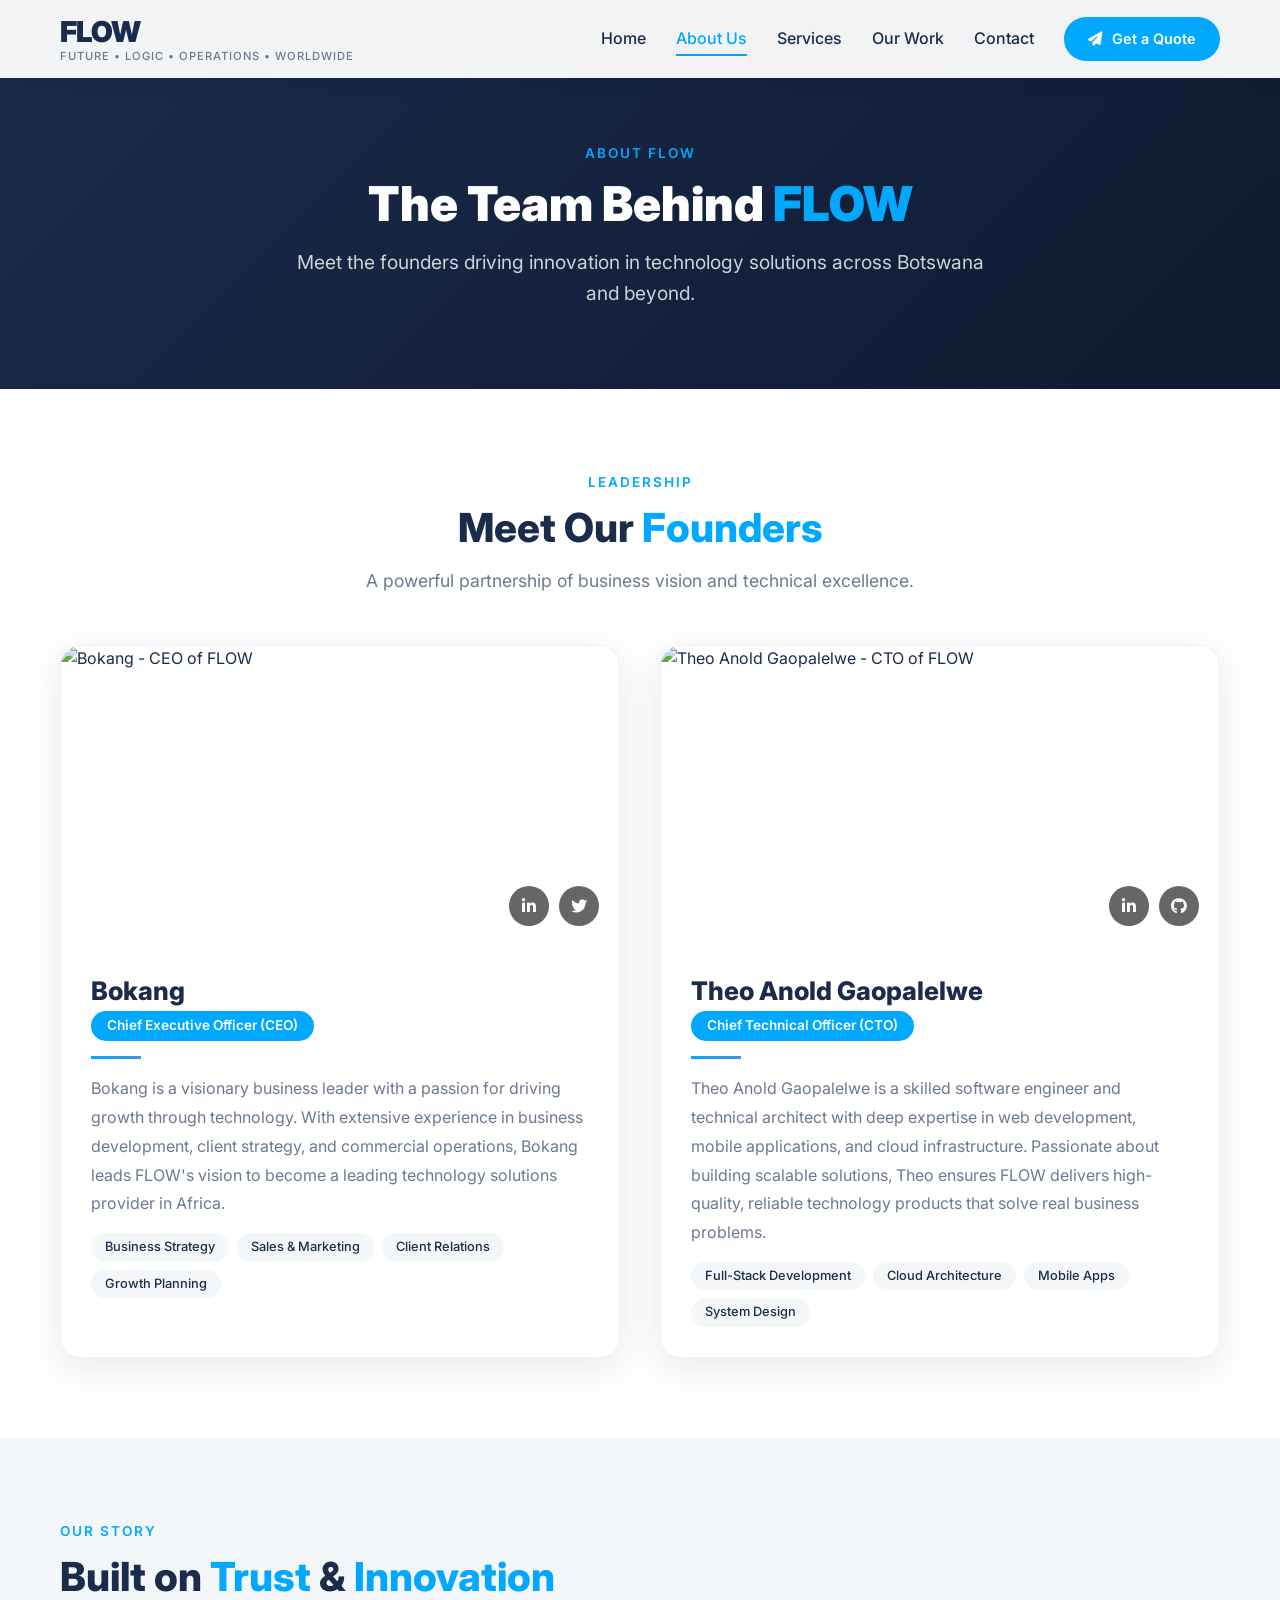
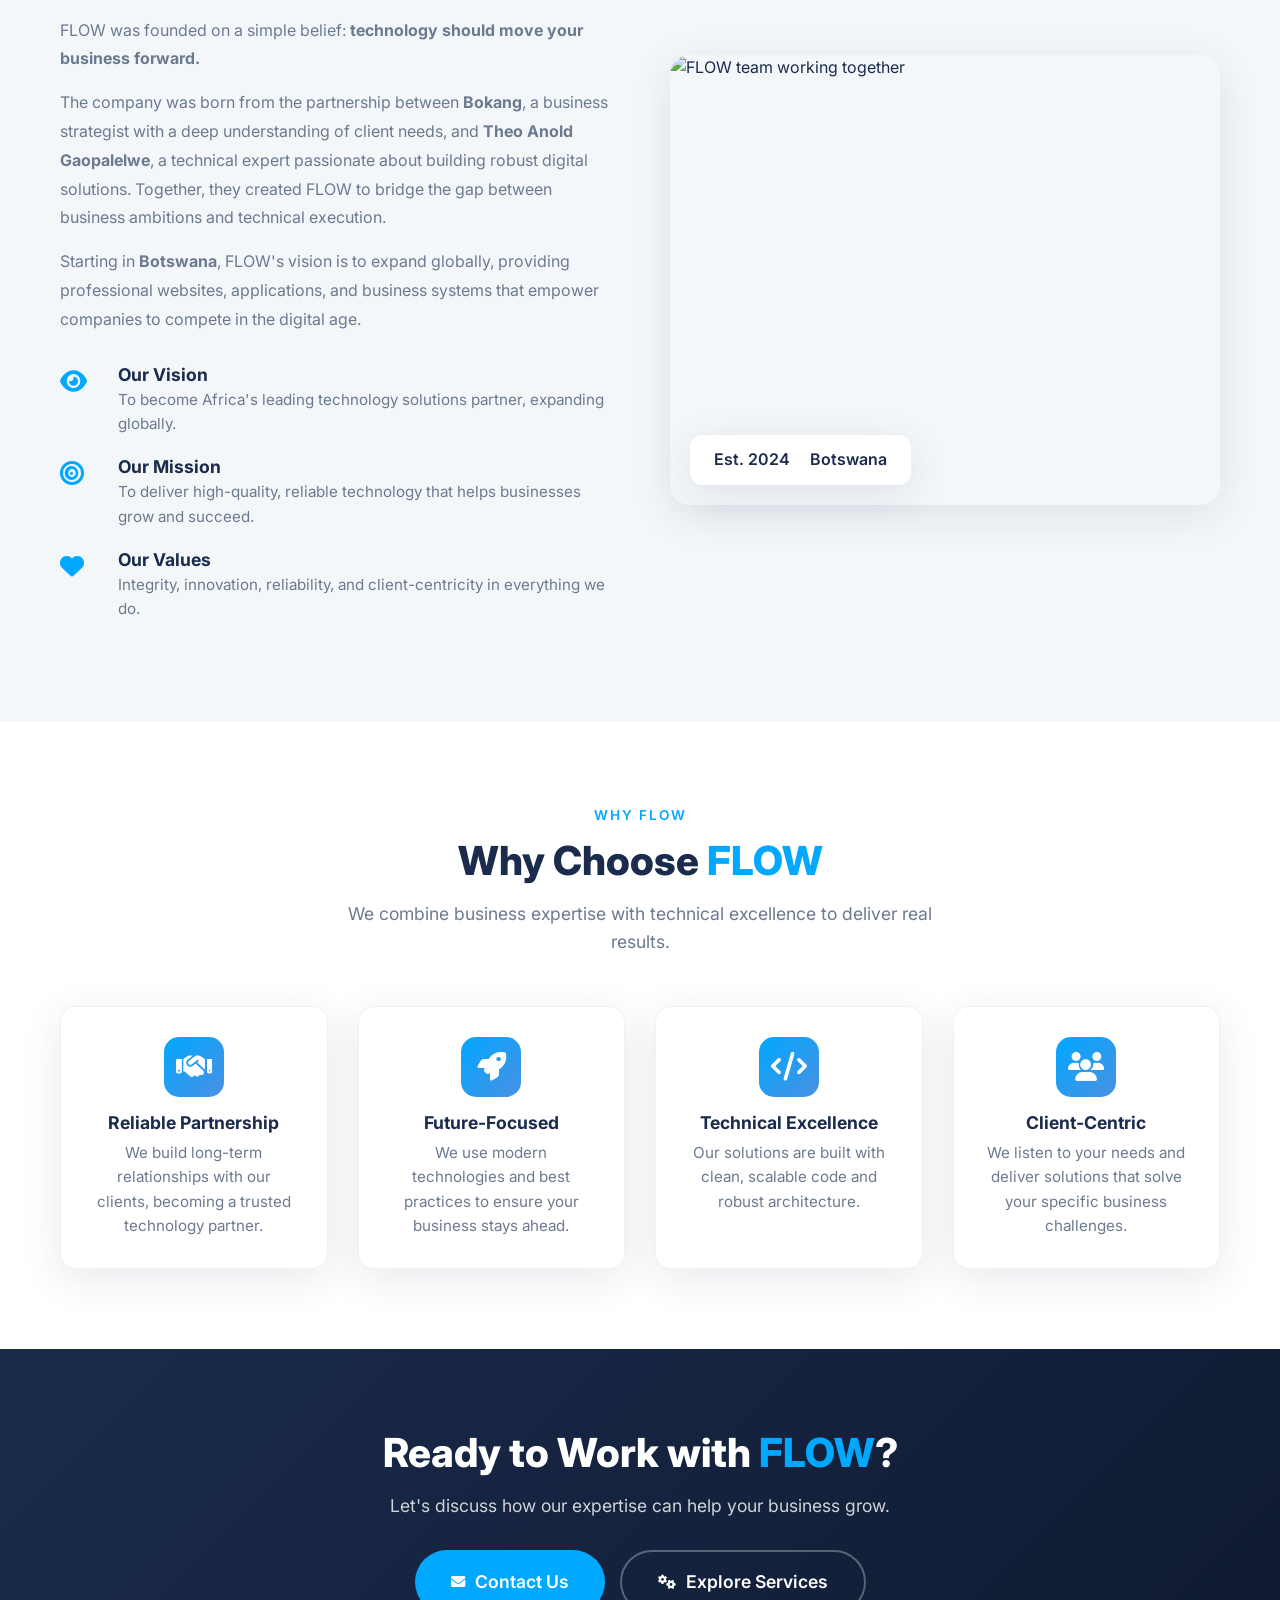
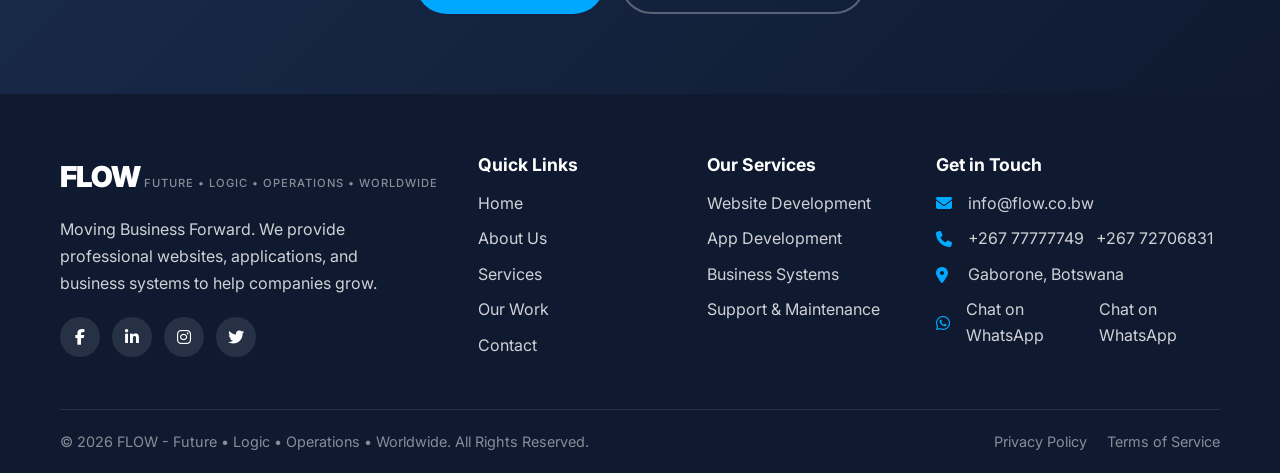
==== about.html @ f952e797 "Update about.html" ====
<!DOCTYPE html>
<html lang="en">
<head>
    <meta charset="UTF-8">
    <meta name="viewport" content="width=device-width, initial-scale=1.0">
    <title>About Us - FLOW | Future • Logic • Operations • Worldwide</title>
    
    <!-- SEO Meta Tags -->
    <meta name="description" content="Learn about FLOW - a technology solutions company founded by Bokang and Theo Anold Gaopalelwe. We build websites, apps, and business systems.">
    <meta name="keywords" content="about FLOW, technology company Botswana, Bokang, Theo Anold Gaopalelwe">
    <meta name="author" content="FLOW">
    
    <!-- Google Fonts -->
    <link href="https://fonts.googleapis.com/css2?family=Inter:wght@300;400;500;600;700;800;900&display=swap" rel="stylesheet">
    
    <!-- Font Awesome Icons -->
    <link rel="stylesheet" href="https://cdnjs.cloudflare.com/ajax/libs/font-awesome/6.4.0/css/all.min.css">
    
    <!-- Custom CSS -->
    <link rel="stylesheet" href="css/style.css">
</head>
<body>

    <!-- ============================================ -->
    <!-- HEADER - Consistent on All Pages              -->
    <!-- ============================================ -->
    <header class="header">
        <nav class="navbar" role="navigation" aria-label="Main Navigation">
            <div class="nav-container">
                <!-- Logo -->
                <div class="logo">
                    <a href="index.html" aria-label="FLOW Home">
                        <span class="logo-text">FLOW</span>
                        <span class="logo-tagline">Future • Logic • Operations • Worldwide</span>
                    </a>
                </div>

                <!-- Navigation Links -->
                <ul class="nav-menu" id="navMenu">
                    <li class="nav-item"><a href="index.html" class="nav-link">Home</a></li>
                    <li class="nav-item"><a href="about.html" class="nav-link active">About Us</a></li>
                    <li class="nav-item"><a href="services.html" class="nav-link">Services</a></li>
                    <li class="nav-item"><a href="portfolio.html" class="nav-link">Our Work</a></li>
                    <li class="nav-item"><a href="contact.html" class="nav-link">Contact</a></li>
                    <li class="nav-item">
                        <a href="contact.html" class="btn btn-primary nav-cta">
                            <i class="fas fa-paper-plane"></i> Get a Quote
                        </a>
                    </li>
                </ul>

                <!-- Hamburger Menu (Mobile) -->
                <div class="hamburger" id="hamburger" aria-label="Toggle Menu" role="button" tabindex="0">
                    <span class="bar"></span>
                    <span class="bar"></span>
                    <span class="bar"></span>
                </div>
            </div>
        </nav>
    </header>

    <main>
        <!-- ============================================ -->
        <!-- PAGE HERO / BANNER                            -->
        <!-- ============================================ -->
        <section class="page-hero">
            <div class="container">
                <div class="page-hero-content">
                    <span class="section-tag">About FLOW</span>
                    <h1 class="page-hero-title">The Team Behind <span class="highlight">FLOW</span></h1>
                    <p class="page-hero-subtitle">
                        Meet the founders driving innovation in technology solutions across Botswana and beyond.
                    </p>
                </div>
            </div>
        </section>

        <!-- ============================================ -->
        <!-- FOUNDERS SECTION                             -->
        <!-- ============================================ -->
        <section class="founders-section">
            <div class="container">
                <div class="section-header">
                    <span class="section-tag">Leadership</span>
                    <h2 class="section-title">Meet Our <span class="highlight">Founders</span></h2>
                    <p class="section-subtitle">
                        A powerful partnership of business vision and technical excellence.
                    </p>
                </div>

                <div class="founders-grid">
                    <!-- Founder 1: CEO Bokang -->
                    <div class="founder-card">
                        <div class="founder-image">
                            <img src="https://images.unsplash.com/photo-1560250097-0b93528c311a?ixlib=rb-4.0.3&auto=format&fit=crop&w=600&h=600&q=80" 
                                 alt="Bokang - CEO of FLOW" loading="lazy">
                            <div class="founder-social">
                                <a href="#" target="_blank" aria-label="LinkedIn"><i class="fab fa-linkedin-in"></i></a>
                                <a href="#" target="_blank" aria-label="Twitter"><i class="fab fa-twitter"></i></a>
                            </div>
                        </div>
                        <div class="founder-info">
                            <h3 class="founder-name">Bokang</h3>
                            <span class="founder-role">Chief Executive Officer (CEO)</span>
                            <div class="founder-divider"></div>
                            <p class="founder-bio">
                                Bokang is a visionary business leader with a passion for driving growth through technology. 
                                With extensive experience in business development, client strategy, and commercial operations, 
                                Bokang leads FLOW's vision to become a leading technology solutions provider in Africa.
                            </p>
                            <div class="founder-expertise">
                                <span class="expertise-tag">Business Strategy</span>
                                <span class="expertise-tag">Sales & Marketing</span>
                                <span class="expertise-tag">Client Relations</span>
                                <span class="expertise-tag">Growth Planning</span>
                            </div>
                        </div>
                    </div>

                    <!-- Founder 2: CTO Theo Anold Gaopalelwe -->
                    <div class="founder-card">
                        <div class="founder-image">
                            <img src="https://images.unsplash.com/photo-1507003211169-0a1dd7228f2d?ixlib=rb-4.0.3&auto=format&fit=crop&w=600&h=600&q=80" 
                                 alt="Theo Anold Gaopalelwe - CTO of FLOW" loading="lazy">
                            <div class="founder-social">
                                <a href="#" target="_blank" aria-label="LinkedIn"><i class="fab fa-linkedin-in"></i></a>
                                <a href="#" target="_blank" aria-label="GitHub"><i class="fab fa-github"></i></a>
                            </div>
                        </div>
                        <div class="founder-info">
                            <h3 class="founder-name">Theo Anold Gaopalelwe</h3>
                            <span class="founder-role">Chief Technical Officer (CTO)</span>
                            <div class="founder-divider"></div>
                            <p class="founder-bio">
                                Theo Anold Gaopalelwe is a skilled software engineer and technical architect with deep expertise 
                                in web development, mobile applications, and cloud infrastructure. Passionate about building 
                                scalable solutions, Theo ensures FLOW delivers high-quality, reliable technology products 
                                that solve real business problems.
                            </p>
                            <div class="founder-expertise">
                                <span class="expertise-tag">Full-Stack Development</span>
                                <span class="expertise-tag">Cloud Architecture</span>
                                <span class="expertise-tag">Mobile Apps</span>
                                <span class="expertise-tag">System Design</span>
                            </div>
                        </div>
                    </div>
                </div>
            </div>
        </section>

        <!-- ============================================ -->
        <!-- OUR STORY / VISION                           -->
        <!-- ============================================ -->
        <section class="story-section">
            <div class="container">
                <div class="story-grid">
                    <div class="story-content">
                        <span class="section-tag">Our Story</span>
                        <h2 class="section-title">Built on <span class="highlight">Trust</span> &amp; <span class="highlight">Innovation</span></h2>
                        <p class="story-description">
                            FLOW was founded on a simple belief: <strong>technology should move your business forward.</strong>
                        </p>
                        <p class="story-description">
                            The company was born from the partnership between <strong>Bokang</strong>, a business strategist with 
                            a deep understanding of client needs, and <strong>Theo Anold Gaopalelwe</strong>, a technical expert 
                            passionate about building robust digital solutions. Together, they created FLOW to bridge the gap 
                            between business ambitions and technical execution.
                        </p>
                        <p class="story-description">
                            Starting in <strong>Botswana</strong>, FLOW's vision is to expand globally, providing professional 
                            websites, applications, and business systems that empower companies to compete in the digital age.
                        </p>
                        <div class="story-values">
                            <div class="value-item">
                                <i class="fas fa-eye"></i>
                                <div>
                                    <h4>Our Vision</h4>
                                    <p>To become Africa's leading technology solutions partner, expanding globally.</p>
                                </div>
                            </div>
                            <div class="value-item">
                                <i class="fas fa-bullseye"></i>
                                <div>
                                    <h4>Our Mission</h4>
                                    <p>To deliver high-quality, reliable technology that helps businesses grow and succeed.</p>
                                </div>
                            </div>
                            <div class="value-item">
                                <i class="fas fa-heart"></i>
                                <div>
                                    <h4>Our Values</h4>
                                    <p>Integrity, innovation, reliability, and client-centricity in everything we do.</p>
                                </div>
                            </div>
                        </div>
                    </div>
                    <div class="story-image">
                        <img src="https://images.unsplash.com/photo-1522071820081-009f0129c71c?ixlib=rb-4.0.3&auto=format&fit=crop&w=1170&q=80" 
                             alt="FLOW team working together" loading="lazy">
                        <div class="story-image-badge">
                            <span>Est. 2024</span>
                            <span>Botswana</span>
                        </div>
                    </div>
                </div>
            </div>
        </section>

        <!-- ============================================ -->
        <!-- WHY CHOOSE FLOW                              -->
        <!-- ============================================ -->
        <section class="why-flow">
            <div class="container">
                <div class="section-header">
                    <span class="section-tag">Why FLOW</span>
                    <h2 class="section-title">Why Choose <span class="highlight">FLOW</span></h2>
                    <p class="section-subtitle">
                        We combine business expertise with technical excellence to deliver real results.
                    </p>
                </div>

                <div class="why-grid">
                    <div class="why-card">
                        <div class="why-icon">
                            <i class="fas fa-handshake"></i>
                        </div>
                        <h4>Reliable Partnership</h4>
                        <p>We build long-term relationships with our clients, becoming a trusted technology partner.</p>
                    </div>
                    <div class="why-card">
                        <div class="why-icon">
                            <i class="fas fa-rocket"></i>
                        </div>
                        <h4>Future-Focused</h4>
                        <p>We use modern technologies and best practices to ensure your business stays ahead.</p>
                    </div>
                    <div class="why-card">
                        <div class="why-icon">
                            <i class="fas fa-code"></i>
                        </div>
                        <h4>Technical Excellence</h4>
                        <p>Our solutions are built with clean, scalable code and robust architecture.</p>
                    </div>
                    <div class="why-card">
                        <div class="why-icon">
                            <i class="fas fa-users"></i>
                        </div>
                        <h4>Client-Centric</h4>
                        <p>We listen to your needs and deliver solutions that solve your specific business challenges.</p>
                    </div>
                </div>
            </div>
        </section>

        <!-- ============================================ -->
        <!-- CTA SECTION                                  -->
        <!-- ============================================ -->
        <section class="cta-section">
            <div class="container">
                <div class="cta-content">
                    <h2 class="cta-title">Ready to Work with <span class="highlight">FLOW</span>?</h2>
                    <p class="cta-description">
                        Let's discuss how our expertise can help your business grow.
                    </p>
                    <div class="cta-buttons">
                        <a href="contact.html" class="btn btn-primary btn-large">
                            <i class="fas fa-envelope"></i> Contact Us
                        </a>
                        <a href="services.html" class="btn btn-secondary btn-large">
                            <i class="fas fa-cogs"></i> Explore Services
                        </a>
                    </div>
                </div>
            </div>
        </section>
    </main>

    <!-- ============================================ -->
    <!-- FOOTER                                       -->
    <!-- ============================================ -->
    <footer class="footer">
        <div class="container">
            <div class="footer-grid">
                <!-- Column 1: Brand -->
                <div class="footer-brand">
                    <div class="footer-logo">
                        <span class="logo-text">FLOW</span>
                        <span class="logo-tagline">Future • Logic • Operations • Worldwide</span>
                    </div>
                    <p class="footer-description">
                        Moving Business Forward. We provide professional websites, 
                        applications, and business systems to help companies grow.
                    </p>
                    <div class="footer-social">
                        <a href="#" aria-label="Facebook" target="_blank"><i class="fab fa-facebook-f"></i></a>
                        <a href="#" aria-label="LinkedIn" target="_blank"><i class="fab fa-linkedin-in"></i></a>
                        <a href="#" aria-label="Instagram" target="_blank"><i class="fab fa-instagram"></i></a>
                        <a href="#" aria-label="Twitter" target="_blank"><i class="fab fa-twitter"></i></a>
                    </div>
                </div>

                <!-- Column 2: Quick Links -->
                <div class="footer-links">
                    <h4>Quick Links</h4>
                    <ul>
                        <li><a href="index.html">Home</a></li>
                        <li><a href="about.html">About Us</a></li>
                        <li><a href="services.html">Services</a></li>
                        <li><a href="portfolio.html">Our Work</a></li>
                        <li><a href="contact.html">Contact</a></li>
                    </ul>
                </div>

                <!-- Column 3: Services -->
                <div class="footer-links">
                    <h4>Our Services</h4>
                    <ul>
                        <li><a href="services.html">Website Development</a></li>
                        <li><a href="services.html">App Development</a></li>
                        <li><a href="services.html">Business Systems</a></li>
                        <li><a href="services.html">Support & Maintenance</a></li>
                    </ul>
                </div>

                <!-- Column 4: Contact -->
                <div class="footer-contact">
                    <h4>Get in Touch</h4>
                    <ul>
                        <li>
                            <i class="fas fa-envelope"></i>
                            <a href="mailto:info@flow.co.bw">info@flow.co.bw</a>
                        </li>
                        <li>
                            <i class="fas fa-phone"></i>
                            <a href="tel:+26777777749">+267 77777749</a>
                            <a href="tel:+26772706831">+267 72706831</a>
                        </li>
                        <li>
                            <i class="fas fa-map-marker-alt"></i>
                            <span>Gaborone, Botswana</span>
                        </li>
                        <li>
                            <i class="fab fa-whatsapp"></i>
                            <a href="https://wa.me/26777777749">Chat on WhatsApp</a>
                            <a href="https://wa.me/26772706831">Chat on WhatsApp</a>
                        </li>
                    </ul>
                </div>
            </div>

            <div class="footer-bottom">
                <p>&copy; 2026 FLOW - Future • Logic • Operations • Worldwide. All Rights Reserved.</p>
                <div class="footer-bottom-links">
                    <a href="#">Privacy Policy</a>
                    <a href="#">Terms of Service</a>
                </div>
            </div>
        </div>
    </footer>

    <!-- ============================================ -->
    <!-- JavaScript                                   -->
    <!-- ============================================ -->
    <script src="js/script.js"></script>
</body>
</html>
---- css/style.css ----
/* =============================================
   FLOW - Future • Logic • Operations • Worldwide
   Complete Stylesheet
   W3Schools Guidelines Compliant
   ============================================= */

/* ----- RESET & BASE ----- */
*,
*::before,
*::after {
    margin: 0;
    padding: 0;
    box-sizing: border-box;
}

html {
    scroll-behavior: smooth;
}

body {
    font-family: 'Inter', -apple-system, BlinkMacSystemFont, 'Segoe UI', Roboto, sans-serif;
    font-size: 16px;
    line-height: 1.6;
    color: #1A2B4C;
    background-color: #FFFFFF;
    overflow-x: hidden;
}

a {
    text-decoration: none;
    color: inherit;
}

ul {
    list-style: none;
}

img {
    max-width: 100%;
    height: auto;
    display: block;
}

.container {
    max-width: 1200px;
    margin: 0 auto;
    padding: 0 20px;
}

/* ----- COLOR VARIABLES ----- */
:root {
    --primary: #1A2B4C;
    --primary-dark: #0F1A30;
    --secondary: #00A8FF;
    --secondary-dark: #0088CC;
    --accent: #4A90E2;
    --white: #FFFFFF;
    --light-gray: #F4F7F9;
    --gray: #6B7A8F;
    --dark-gray: #2C3E50;
    --success: #28A745;
    --shadow: 0 10px 40px rgba(26, 43, 76, 0.10);
    --shadow-hover: 0 20px 60px rgba(26, 43, 76, 0.15);
    --transition: all 0.3s ease;
}

/* ----- TYPOGRAPHY ----- */
h1,
h2,
h3,
h4,
h5,
h6 {
    font-weight: 700;
    line-height: 1.2;
    color: var(--primary);
}

.highlight {
    color: var(--secondary);
}

.section-tag {
    display: inline-block;
    font-size: 0.85rem;
    font-weight: 600;
    text-transform: uppercase;
    letter-spacing: 2px;
    color: var(--secondary);
    margin-bottom: 10px;
}

.section-title {
    font-size: 2.5rem;
    font-weight: 800;
    margin-bottom: 15px;
}

.section-subtitle {
    font-size: 1.1rem;
    color: var(--gray);
    max-width: 600px;
    margin: 0 auto;
}

.section-header {
    text-align: center;
    margin-bottom: 50px;
}

.text-center {
    text-align: center;
}

.mt-4 {
    margin-top: 30px;
}

/* ----- BUTTONS ----- */
.btn {
    display: inline-flex;
    align-items: center;
    gap: 10px;
    padding: 12px 28px;
    font-family: 'Inter', sans-serif;
    font-size: 1rem;
    font-weight: 600;
    border: none;
    border-radius: 50px;
    cursor: pointer;
    transition: var(--transition);
    text-align: center;
}

.btn-primary {
    background-color: var(--secondary);
    color: var(--white);
}

.btn-primary:hover {
    background-color: var(--secondary-dark);
    transform: translateY(-2px);
    box-shadow: 0 10px 30px rgba(0, 168, 255, 0.3);
}

.btn-secondary {
    background-color: var(--white);
    color: var(--primary);
    border: 2px solid var(--primary);
}

.btn-secondary:hover {
    background-color: var(--primary);
    color: var(--white);
    transform: translateY(-2px);
    box-shadow: 0 10px 30px rgba(26, 43, 76, 0.15);
}

.btn-large {
    padding: 16px 36px;
    font-size: 1.1rem;
}

.btn .fa-solid,
.btn .fas {
    font-size: 0.9rem;
}

/* =============================================
   HEADER / NAVIGATION
   ============================================= */
.header {
    position: fixed;
    top: 0;
    left: 0;
    width: 100%;
    background-color: rgba(255, 255, 255, 0.95);
    backdrop-filter: blur(10px);
    z-index: 1000;
    box-shadow: 0 2px 20px rgba(0, 0, 0, 0.08);
    transition: var(--transition);
}

.header.scrolled {
    box-shadow: 0 4px 30px rgba(0, 0, 0, 0.12);
}

.navbar {
    padding: 15px 0;
}

.nav-container {
    display: flex;
    justify-content: space-between;
    align-items: center;
    max-width: 1200px;
    margin: 0 auto;
    padding: 0 20px;
}

/* Logo */
.logo a {
    display: flex;
    flex-direction: column;
    line-height: 1.2;
}

.logo-text {
    font-size: 1.8rem;
    font-weight: 900;
    color: var(--primary);
    letter-spacing: -1px;
}

.logo-text:hover {
    color: var(--secondary);
    transition: var(--transition);
}

.logo-tagline {
    font-size: 0.7rem;
    font-weight: 500;
    color: var(--gray);
    letter-spacing: 1px;
    text-transform: uppercase;
}

/* Navigation Menu */
.nav-menu {
    display: flex;
    align-items: center;
    gap: 30px;
}

.nav-item {
    list-style: none;
}

.nav-link {
    font-weight: 500;
    color: var(--primary);
    padding: 8px 0;
    position: relative;
    transition: var(--transition);
}

.nav-link::after {
    content: '';
    position: absolute;
    bottom: 0;
    left: 0;
    width: 0;
    height: 2px;
    background-color: var(--secondary);
    transition: var(--transition);
}

.nav-link:hover::after,
.nav-link.active::after {
    width: 100%;
}

.nav-link:hover {
    color: var(--secondary);
}

.nav-link.active {
    color: var(--secondary);
}

.nav-cta {
    padding: 10px 24px;
    font-size: 0.9rem;
}

/* Hamburger Menu */
.hamburger {
    display: none;
    flex-direction: column;
    cursor: pointer;
    gap: 5px;
    padding: 5px;
}

.bar {
    display: block;
    width: 28px;
    height: 3px;
    background-color: var(--primary);
    border-radius: 3px;
    transition: var(--transition);
}

.hamburger.active .bar:nth-child(1) {
    transform: translateY(8px) rotate(45deg);
}

.hamburger.active .bar:nth-child(2) {
    opacity: 0;
}

.hamburger.active .bar:nth-child(3) {
    transform: translateY(-8px) rotate(-45deg);
}

/* =============================================
   HERO SECTION
   ============================================= */
.hero {
    position: relative;
    min-height: 100vh;
    display: flex;
    align-items: center;
    background-color: var(--primary);
    padding-top: 80px;
    overflow: hidden;
}

.hero-overlay {
    position: absolute;
    top: 0;
    left: 0;
    width: 100%;
    height: 100%;
    background: linear-gradient(135deg, rgba(26, 43, 76, 0.95) 0%, rgba(0, 168, 255, 0.15) 100%);
    z-index: 1;
}

.hero-content {
    position: relative;
    z-index: 2;
    width: 100%;
    padding: 60px 0;
}

.hero-grid {
    display: grid;
    grid-template-columns: 1fr 1fr;
    gap: 60px;
    align-items: center;
}

.hero-text {
    color: var(--white);
}

.hero-badge {
    display: inline-block;
    background-color: rgba(0, 168, 255, 0.2);
    color: var(--secondary);
    padding: 6px 18px;
    border-radius: 50px;
    font-size: 0.85rem;
    font-weight: 600;
    margin-bottom: 20px;
    border: 1px solid rgba(0, 168, 255, 0.2);
}

.hero-title {
    font-size: 3.5rem;
    font-weight: 900;
    color: var(--white);
    margin-bottom: 20px;
    line-height: 1.1;
}

.hero-title .highlight {
    color: var(--secondary);
}

.hero-subtitle {
    font-size: 1.2rem;
    color: rgba(255, 255, 255, 0.8);
    max-width: 500px;
    margin-bottom: 30px;
    line-height: 1.7;
}

.hero-buttons {
    display: flex;
    gap: 15px;
    flex-wrap: wrap;
    margin-bottom: 40px;
}

.hero-buttons .btn-primary:hover {
    background-color: var(--white);
    color: var(--primary);
}

.hero-buttons .btn-secondary {
    border-color: rgba(255, 255, 255, 0.3);
    color: var(--white);
    background: transparent;
}

.hero-buttons .btn-secondary:hover {
    background-color: var(--white);
    color: var(--primary);
    border-color: var(--white);
}

.hero-stats {
    display: flex;
    gap: 40px;
}

.stat-item {
    display: flex;
    flex-direction: column;
}

.stat-number {
    font-size: 2rem;
    font-weight: 800;
    color: var(--secondary);
}

.stat-label {
    font-size: 0.9rem;
    color: rgba(255, 255, 255, 0.7);
}

.hero-image img {
    width: 100%;
    border-radius: 20px;
    box-shadow: 0 20px 60px rgba(0, 0, 0, 0.3);
    object-fit: cover;
    height: 450px;
}

/* =============================================
   SERVICES OVERVIEW
   ============================================= */
.services-overview {
    padding: 100px 0;
    background-color: var(--white);
}

.services-grid {
    display: grid;
    grid-template-columns: repeat(3, 1fr);
    gap: 30px;
}

.service-card {
    background-color: var(--white);
    padding: 40px 30px;
    border-radius: 20px;
    box-shadow: var(--shadow);
    transition: var(--transition);
    border: 1px solid rgba(0, 0, 0, 0.05);
}

.service-card:hover {
    transform: translateY(-10px);
    box-shadow: var(--shadow-hover);
}

.service-icon {
    width: 60px;
    height: 60px;
    background: linear-gradient(135deg, var(--secondary), var(--accent));
    border-radius: 15px;
    display: flex;
    align-items: center;
    justify-content: center;
    margin-bottom: 20px;
}

.service-icon i {
    font-size: 1.8rem;
    color: var(--white);
}

.service-title {
    font-size: 1.4rem;
    font-weight: 700;
    margin-bottom: 12px;
}

.service-description {
    color: var(--gray);
    margin-bottom: 20px;
    line-height: 1.7;
}

.service-features {
    margin-bottom: 20px;
}

.service-features li {
    display: flex;
    align-items: center;
    gap: 10px;
    padding: 6px 0;
    color: var(--dark-gray);
    font-size: 0.95rem;
}

.service-features li i {
    color: var(--secondary);
    font-size: 1rem;
}

.service-link {
    font-weight: 600;
    color: var(--secondary);
    transition: var(--transition);
}

.service-link:hover {
    color: var(--secondary-dark);
}

.service-link i {
    transition: var(--transition);
}

.service-link:hover i {
    transform: translateX(5px);
}

/* =============================================
   PORTFOLIO TEASER
   ============================================= */
.portfolio-teaser {
    padding: 100px 0;
    background-color: var(--light-gray);
}

.portfolio-grid {
    display: grid;
    grid-template-columns: repeat(4, 1fr);
    gap: 25px;
}

.portfolio-item {
    position: relative;
    border-radius: 15px;
    overflow: hidden;
    cursor: pointer;
}

.portfolio-item img {
    width: 100%;
    height: 250px;
    object-fit: cover;
    transition: var(--transition);
}

.portfolio-item:hover img {
    transform: scale(1.05);
}

.portfolio-overlay {
    position: absolute;
    bottom: 0;
    left: 0;
    right: 0;
    padding: 20px;
    background: linear-gradient(transparent, rgba(26, 43, 76, 0.9));
    color: var(--white);
    transform: translateY(20px);
    opacity: 0;
    transition: var(--transition);
}

.portfolio-item:hover .portfolio-overlay {
    transform: translateY(0);
    opacity: 1;
}

.portfolio-overlay h4 {
    color: var(--white);
    font-size: 1.1rem;
    margin-bottom: 5px;
}

.portfolio-overlay p {
    font-size: 0.9rem;
    opacity: 0.8;
    margin-bottom: 10px;
}

.portfolio-tag {
    display: inline-block;
    background-color: var(--secondary);
    padding: 3px 12px;
    border-radius: 50px;
    font-size: 0.75rem;
    font-weight: 600;
    color: var(--white);
}

/* =============================================
   PARTNERSHIP SECTION
   ============================================= */
.partnership {
    padding: 100px 0;
    background-color: var(--white);
}

.partnership-grid {
    display: grid;
    grid-template-columns: 1fr 1fr;
    gap: 60px;
    align-items: center;
}

.partnership-image img {
    border-radius: 20px;
    box-shadow: var(--shadow);
    width: 100%;
    height: 400px;
    object-fit: cover;
}

.partnership-description {
    color: var(--gray);
    font-size: 1.1rem;
    margin-bottom: 30px;
    line-height: 1.8;
}

.partnership-features {
    display: flex;
    flex-direction: column;
    gap: 20px;
}

.pf-item {
    display: flex;
    gap: 18px;
    align-items: flex-start;
}

.pf-item i {
    font-size: 1.5rem;
    color: var(--secondary);
    margin-top: 5px;
    width: 40px;
    flex-shrink: 0;
}

.pf-item h4 {
    font-size: 1.1rem;
    margin-bottom: 5px;
}

.pf-item p {
    color: var(--gray);
    font-size: 0.95rem;
}

/* =============================================
   CTA SECTION
   ============================================= */
.cta-section {
    padding: 80px 0;
    background: linear-gradient(135deg, var(--primary), var(--primary-dark));
    text-align: center;
}

.cta-content {
    max-width: 700px;
    margin: 0 auto;
}

.cta-title {
    font-size: 2.5rem;
    font-weight: 800;
    color: var(--white);
    margin-bottom: 15px;
}

.cta-title .highlight {
    color: var(--secondary);
}

.cta-description {
    color: rgba(255, 255, 255, 0.8);
    font-size: 1.1rem;
    margin-bottom: 30px;
}

.cta-buttons {
    display: flex;
    gap: 15px;
    justify-content: center;
    flex-wrap: wrap;
}

.cta-buttons .btn-primary {
    background-color: var(--secondary);
    color: var(--white);
}

.cta-buttons .btn-primary:hover {
    background-color: var(--white);
    color: var(--primary);
}

.cta-buttons .btn-secondary {
    border-color: rgba(255, 255, 255, 0.3);
    color: var(--white);
    background: transparent;
}

.cta-buttons .btn-secondary:hover {
    background-color: var(--white);
    color: var(--primary);
    border-color: var(--white);
}

/* =============================================
   FOOTER
   ============================================= */
.footer {
    background-color: var(--primary-dark);
    color: rgba(255, 255, 255, 0.8);
    padding: 60px 0 20px;
}

.footer-grid {
    display: grid;
    grid-template-columns: 2fr 1fr 1fr 1.5fr;
    gap: 40px;
    padding-bottom: 40px;
    border-bottom: 1px solid rgba(255, 255, 255, 0.1);
}

.footer-brand .logo-text {
    color: var(--white);
    font-size: 1.8rem;
}

.footer-brand .logo-tagline {
    color: rgba(255, 255, 255, 0.5);
}

.footer-description {
    margin: 15px 0 20px;
    line-height: 1.7;
    max-width: 350px;
}

.footer-social {
    display: flex;
    gap: 12px;
}

.footer-social a {
    width: 40px;
    height: 40px;
    border-radius: 50%;
    background-color: rgba(255, 255, 255, 0.1);
    display: flex;
    align-items: center;
    justify-content: center;
    transition: var(--transition);
    color: var(--white);
}

.footer-social a:hover {
    background-color: var(--secondary);
    transform: translateY(-3px);
}

.footer-links h4,
.footer-contact h4 {
    color: var(--white);
    font-size: 1.1rem;
    margin-bottom: 15px;
}

.footer-links ul li,
.footer-contact ul li {
    margin-bottom: 10px;
}

.footer-links ul li a,
.footer-contact ul li a {
    transition: var(--transition);
}

.footer-links ul li a:hover,
.footer-contact ul li a:hover {
    color: var(--secondary);
}

.footer-contact ul li {
    display: flex;
    align-items: center;
    gap: 12px;
}

.footer-contact ul li i {
    width: 20px;
    color: var(--secondary);
}

.footer-bottom {
    display: flex;
    justify-content: space-between;
    align-items: center;
    padding-top: 20px;
    font-size: 0.9rem;
    color: rgba(255, 255, 255, 0.5);
}

.footer-bottom-links {
    display: flex;
    gap: 20px;
}

.footer-bottom-links a:hover {
    color: var(--secondary);
}

/* =============================================
   RESPONSIVE DESIGN - W3Schools Compliant
   ============================================= */

/* Tablets & Small Laptops */
@media screen and (max-width: 992px) {
    .hero-grid {
        grid-template-columns: 1fr;
        text-align: center;
    }

    .hero-text {
        order: 2;
    }

    .hero-image {
        order: 1;
    }

    .hero-image img {
        height: 300px;
    }

    .hero-subtitle {
        margin: 0 auto 30px;
    }

    .hero-buttons {
        justify-content: center;
    }

    .hero-stats {
        justify-content: center;
    }

    .services-grid {
        grid-template-columns: repeat(2, 1fr);
    }

    .portfolio-grid {
        grid-template-columns: repeat(2, 1fr);
    }

    .partnership-grid {
        grid-template-columns: 1fr;
        text-align: center;
    }

    .partnership-features {
        align-items: center;
    }

    .pf-item {
        text-align: left;
    }

    .footer-grid {
        grid-template-columns: repeat(2, 1fr);
    }
}

/* Mobile Phones */
@media screen and (max-width: 768px) {
    .hamburger {
        display: flex;
    }

    .nav-menu {
        position: fixed;
        top: 70px;
        left: -100%;
        width: 100%;
        height: calc(100vh - 70px);
        background-color: var(--white);
        flex-direction: column;
        padding: 40px 20px;
        gap: 20px;
        transition: var(--transition);
        box-shadow: 0 20px 40px rgba(0, 0, 0, 0.1);
        overflow-y: auto;
    }

    .nav-menu.active {
        left: 0;
    }

    .nav-item {
        width: 100%;
        text-align: center;
    }

    .nav-link {
        font-size: 1.2rem;
        display: block;
        padding: 12px;
    }

    .nav-cta {
        width: 100%;
        justify-content: center;
    }

    .hero-title {
        font-size: 2.2rem;
    }

    .hero-image img {
        height: 220px;
    }

    .hero-stats {
        flex-direction: column;
        gap: 15px;
        align-items: center;
    }

    .services-grid {
        grid-template-columns: 1fr;
    }

    .portfolio-grid {
        grid-template-columns: 1fr;
    }

    .section-title {
        font-size: 1.8rem;
    }

    .footer-grid {
        grid-template-columns: 1fr;
        text-align: center;
    }

    .footer-social {
        justify-content: center;
    }

    .footer-contact ul li {
        justify-content: center;
    }

    .footer-bottom {
        flex-direction: column;
        gap: 10px;
        text-align: center;
    }

    .cta-title {
        font-size: 1.8rem;
    }

    .cta-buttons {
        flex-direction: column;
        align-items: center;
    }

    .cta-buttons .btn {
        width: 100%;
        justify-content: center;
    }
}

/* Small Mobile */
@media screen and (max-width: 480px) {
    .hero-title {
        font-size: 1.8rem;
    }

    .hero-buttons .btn {
        width: 100%;
        justify-content: center;
    }

    .service-card {
        padding: 30px 20px;
    }

    .container {
        padding: 0 15px;
    }
}
/* =============================================
   ADDITIONAL STYLES FOR ALL PAGES
   ============================================= */

/* ----- PAGE HERO ----- */
.page-hero {
    padding: 140px 0 80px;
    background: linear-gradient(135deg, var(--primary), var(--primary-dark));
    text-align: center;
    color: var(--white);
}

.page-hero-content {
    max-width: 700px;
    margin: 0 auto;
}

.page-hero-title {
    font-size: 3rem;
    font-weight: 900;
    color: var(--white);
    margin-bottom: 15px;
}

.page-hero-title .highlight {
    color: var(--secondary);
}

.page-hero-subtitle {
    font-size: 1.2rem;
    color: rgba(255, 255, 255, 0.8);
}

.page-hero .section-tag {
    color: var(--secondary);
}

/* ----- FOUNDERS SECTION ----- */
.founders-section {
    padding: 80px 0;
    background-color: var(--white);
}

.founders-grid {
    display: grid;
    grid-template-columns: repeat(2, 1fr);
    gap: 40px;
}

.founder-card {
    background-color: var(--white);
    border-radius: 20px;
    overflow: hidden;
    box-shadow: var(--shadow);
    transition: var(--transition);
    border: 1px solid rgba(0, 0, 0, 0.05);
}

.founder-card:hover {
    transform: translateY(-5px);
    box-shadow: var(--shadow-hover);
}

.founder-image {
    position: relative;
    height: 300px;
    overflow: hidden;
}

.founder-image img {
    width: 100%;
    height: 100%;
    object-fit: cover;
}

.founder-social {
    position: absolute;
    bottom: 20px;
    right: 20px;
    display: flex;
    gap: 10px;
}

.founder-social a {
    width: 40px;
    height: 40px;
    border-radius: 50%;
    background-color: rgba(0, 0, 0, 0.6);
    color: var(--white);
    display: flex;
    align-items: center;
    justify-content: center;
    transition: var(--transition);
}

.founder-social a:hover {
    background-color: var(--secondary);
    transform: translateY(-3px);
}

.founder-info {
    padding: 30px;
}

.founder-name {
    font-size: 1.6rem;
    font-weight: 800;
    color: var(--primary);
}

.founder-role {
    display: inline-block;
    background-color: var(--secondary);
    color: var(--white);
    padding: 4px 16px;
    border-radius: 50px;
    font-size: 0.85rem;
    font-weight: 600;
    margin-top: 5px;
}

.founder-divider {
    width: 50px;
    height: 3px;
    background: linear-gradient(90deg, var(--secondary), var(--accent));
    margin: 15px 0;
}

.founder-bio {
    color: var(--gray);
    line-height: 1.8;
    margin-bottom: 15px;
}

.founder-expertise {
    display: flex;
    flex-wrap: wrap;
    gap: 8px;
}

.expertise-tag {
    background-color: var(--light-gray);
    color: var(--primary);
    padding: 4px 14px;
    border-radius: 50px;
    font-size: 0.8rem;
    font-weight: 500;
}

/* ----- STORY SECTION ----- */
.story-section {
    padding: 80px 0;
    background-color: var(--light-gray);
}

.story-grid {
    display: grid;
    grid-template-columns: 1fr 1fr;
    gap: 60px;
    align-items: center;
}

.story-description {
    color: var(--gray);
    line-height: 1.8;
    margin-bottom: 15px;
}

.story-values {
    margin-top: 30px;
}

.value-item {
    display: flex;
    gap: 18px;
    margin-bottom: 20px;
}

.value-item i {
    font-size: 1.5rem;
    color: var(--secondary);
    width: 40px;
    flex-shrink: 0;
    margin-top: 5px;
}

.value-item h4 {
    font-size: 1.1rem;
    margin-bottom: 3px;
}

.value-item p {
    color: var(--gray);
    font-size: 0.95rem;
}

.story-image {
    position: relative;
}

.story-image img {
    width: 100%;
    border-radius: 20px;
    box-shadow: var(--shadow);
    height: 450px;
    object-fit: cover;
}

.story-image-badge {
    position: absolute;
    bottom: 20px;
    left: 20px;
    background: var(--white);
    padding: 12px 24px;
    border-radius: 12px;
    box-shadow: var(--shadow);
    display: flex;
    gap: 20px;
}

.story-image-badge span {
    font-weight: 600;
    color: var(--primary);
}

/* ----- WHY FLOW / WHY CHOOSE ----- */
.why-flow,
.why-choose {
    padding: 80px 0;
    background-color: var(--white);
}

.why-grid,
.why-choose-grid {
    display: grid;
    grid-template-columns: repeat(4, 1fr);
    gap: 30px;
}

.why-card,
.wc-item {
    background-color: var(--white);
    padding: 30px;
    border-radius: 16px;
    border: 1px solid rgba(0, 0, 0, 0.05);
    box-shadow: var(--shadow);
    transition: var(--transition);
    text-align: center;
}

.why-card:hover,
.wc-item:hover {
    transform: translateY(-5px);
    box-shadow: var(--shadow-hover);
}

.why-icon {
    width: 60px;
    height: 60px;
    background: linear-gradient(135deg, var(--secondary), var(--accent));
    border-radius: 15px;
    display: flex;
    align-items: center;
    justify-content: center;
    margin: 0 auto 15px;
}

.why-icon i {
    font-size: 1.8rem;
    color: var(--white);
}

.why-card h4,
.wc-item h4 {
    font-size: 1.1rem;
    margin-bottom: 8px;
}

.why-card p,
.wc-item p {
    color: var(--gray);
    font-size: 0.95rem;
    line-height: 1.6;
}

.wc-number {
    font-size: 2.5rem;
    font-weight: 900;
    color: rgba(0, 168, 255, 0.15);
    margin-bottom: 10px;
}

/* ----- SERVICE DETAIL ----- */
.services-full {
    padding: 60px 0;
}

.service-detail {
    padding: 60px 0;
    border-bottom: 1px solid var(--light-gray);
}

.service-detail:last-child {
    border-bottom: none;
}

.service-detail-grid {
    display: grid;
    grid-template-columns: 80px 1fr;
    gap: 40px;
    align-items: start;
}

.service-detail-grid.reverse {
    grid-template-columns: 1fr 80px;
}

.service-detail-icon {
    width: 80px;
    height: 80px;
    background: linear-gradient(135deg, var(--secondary), var(--accent));
    border-radius: 20px;
    display: flex;
    align-items: center;
    justify-content: center;
    flex-shrink: 0;
}

.service-detail-icon i {
    font-size: 2.5rem;
    color: var(--white);
}

.service-detail-tag {
    display: inline-block;
    font-size: 0.8rem;
    font-weight: 600;
    text-transform: uppercase;
    letter-spacing: 1px;
    color: var(--secondary);
    margin-bottom: 5px;
}

.service-detail-title {
    font-size: 2rem;
    font-weight: 800;
    margin-bottom: 15px;
}

.service-detail-description {
    color: var(--gray);
    line-height: 1.8;
    margin-bottom: 20px;
}

.service-detail-list {
    display: grid;
    grid-template-columns: 1fr 1fr;
    gap: 8px 20px;
    margin-bottom: 20px;
}

.service-detail-list li {
    display: flex;
    align-items: center;
    gap: 10px;
    font-size: 0.95rem;
    color: var(--dark-gray);
}

.service-detail-list li i {
    color: var(--secondary);
    font-size: 1rem;
}

.service-detail-pricing {
    background-color: var(--light-gray);
    padding: 15px 25px;
    border-radius: 12px;
    display: inline-block;
    margin-bottom: 20px;
}

.price-label {
    font-size: 0.85rem;
    color: var(--gray);
}

.price-amount {
    font-size: 1.8rem;
    font-weight: 800;
    color: var(--primary);
    margin-left: 10px;
}

/* ----- PORTFOLIO FILTER ----- */
.portfolio-filter {
    padding: 30px 0;
    background-color: var(--white);
}

.filter-buttons {
    display: flex;
    justify-content: center;
    gap: 12px;
    flex-wrap: wrap;
}

.filter-btn {
    padding: 10px 24px;
    border: 2px solid var(--light-gray);
    background: var(--white);
    border-radius: 50px;
    font-family: 'Inter', sans-serif;
    font-weight: 600;
    font-size: 0.9rem;
    color: var(--gray);
    cursor: pointer;
    transition: var(--transition);
}

.filter-btn:hover {
    border-color: var(--secondary);
    color: var(--secondary);
}

.filter-btn.active {
    background-color: var(--secondary);
    color: var(--white);
    border-color: var(--secondary);
}

.portfolio-grid-full {
    padding: 30px 0 80px;
}

.portfolio-item .portfolio-link {
    display: inline-block;
    margin-top: 10px;
    color: var(--white);
    font-weight: 600;
    transition: var(--transition);
}

.portfolio-item .portfolio-link:hover {
    color: var(--secondary);
}

/* ----- CONTACT PAGE ----- */
.contact-section {
    padding: 80px 0;
}

.contact-grid {
    display: grid;
    grid-template-columns: 2fr 1fr;
    gap: 50px;
}

.contact-form-wrapper {
    background-color: var(--white);
    padding: 50px;
    border-radius: 20px;
    box-shadow: var(--shadow);
}

.contact-form-title {
    font-size: 2rem;
    font-weight: 800;
    margin-bottom: 10px;
}

.contact-form-subtitle {
    color: var(--gray);
    margin-bottom: 30px;
}

.contact-form .form-group {
    margin-bottom: 20px;
}

.contact-form label {
    display: block;
    font-weight: 600;
    margin-bottom: 6px;
    font-size: 0.95rem;
}

.contact-form .required {
    color: #dc3545;
}

.contact-form input,
.contact-form select,
.contact-form textarea {
    width: 100%;
    padding: 12px 16px;
    border: 2px solid var(--light-gray);
    border-radius: 10px;
    font-family: 'Inter', sans-serif;
    font-size: 1rem;
    transition: var(--transition);
    background-color: var(--white);
}

.contact-form input:focus,
.contact-form select:focus,
.contact-form textarea:focus {
    border-color: var(--secondary);
    outline: none;
    box-shadow: 0 0 0 4px rgba(0, 168, 255, 0.1);
}

.contact-form textarea {
    resize: vertical;
}

.contact-info-wrapper {
    display: flex;
    flex-direction: column;
}

.contact-info-card {
    background-color: var(--primary);
    color: var(--white);
    padding: 40px;
    border-radius: 20px;
    position: sticky;
    top: 100px;
}

.contact-info-card h3 {
    color: var(--white);
    font-size: 1.4rem;
    margin-bottom: 25px;
}

.contact-info-item {
    display: flex;
    gap: 16px;
    margin-bottom: 20px;
}

.contact-info-icon {
    width: 44px;
    height: 44px;
    background-color: rgba(255, 255, 255, 0.1);
    border-radius: 12px;
    display: flex;
    align-items: center;
    justify-content: center;
    flex-shrink: 0;
}

.contact-info-icon i {
    font-size: 1.2rem;
    color: var(--secondary);
}

.contact-info-item h4 {
    color: rgba(255, 255, 255, 0.6);
    font-size: 0.85rem;
    font-weight: 500;
    margin-bottom: 2px;
}

.contact-info-item a,
.contact-info-item span {
    color: var(--white);
    font-size: 0.95rem;
}

.contact-info-item a:hover {
    color: var(--secondary);
}

.contact-info-item span {
    display: block;
}

.contact-social {
    margin-top: 25px;
    padding-top: 25px;
    border-top: 1px solid rgba(255, 255, 255, 0.1);
}

.contact-social h4 {
    color: rgba(255, 255, 255, 0.6);
    font-size: 0.9rem;
    margin-bottom: 10px;
}

.social-links {
    display: flex;
    gap: 10px;
}

.social-links a {
    width: 40px;
    height: 40px;
    border-radius: 50%;
    background-color: rgba(255, 255, 255, 0.1);
    display: flex;
    align-items: center;
    justify-content: center;
    color: var(--white);
    transition: var(--transition);
}

.social-links a:hover {
    background-color: var(--secondary);
    transform: translateY(-3px);
}

/* ----- MAP SECTION ----- */
.map-section {
    padding: 0 0 80px;
}

.map-wrapper {
    background-color: var(--white);
    padding: 40px;
    border-radius: 20px;
    box-shadow: var(--shadow);
}

.map-title {
    font-size: 1.4rem;
    text-align: center;
    margin-bottom: 20px;
}

.map-container {
    border-radius: 16px;
    overflow: hidden;
}

/* =============================================
   RESPONSIVE - ADDITIONS
   ============================================= */

@media screen and (max-width: 992px) {
    .founders-grid {
        grid-template-columns: 1fr;
        max-width: 600px;
        margin: 0 auto;
    }

    .story-grid {
        grid-template-columns: 1fr;
    }

    .why-grid,
    .why-choose-grid {
        grid-template-columns: repeat(2, 1fr);
    }

    .contact-grid {
        grid-template-columns: 1fr;
    }

    .service-detail-grid,
    .service-detail-grid.reverse {
        grid-template-columns: 1fr;
        text-align: center;
    }

    .service-detail-icon {
        margin: 0 auto;
    }

    .service-detail-list {
        grid-template-columns: 1fr;
        text-align: left;
        max-width: 400px;
        margin: 0 auto 20px;
    }

    .service-detail-pricing {
        display: block;
        text-align: center;
    }

    .page-hero-title {
        font-size: 2.2rem;
    }

    .founder-image {
        height: 250px;
    }
}

@media screen and (max-width: 768px) {
    .why-grid,
    .why-choose-grid {
        grid-template-columns: 1fr;
        max-width: 400px;
        margin: 0 auto;
    }

    .contact-form-wrapper {
        padding: 30px 20px;
    }

    .contact-info-card {
        padding: 30px 20px;
        position: static;
    }

    .page-hero {
        padding: 120px 0 60px;
    }

    .page-hero-title {
        font-size: 1.8rem;
    }

    .service-detail-title {
        font-size: 1.5rem;
    }

    .story-image img {
        height: 280px;
    }

    .story-image-badge {
        flex-direction: column;
        gap: 5px;
        padding: 10px 16px;
        font-size: 0.85rem;
    }

    .map-wrapper {
        padding: 20px;
    }
}

@media screen and (max-width: 480px) {
    .founder-image {
        height: 200px;
    }

    .founder-name {
        font-size: 1.3rem;
    }

    .service-detail-list li {
        font-size: 0.85rem;
    }

    .price-amount {
        font-size: 1.3rem;
    }
}
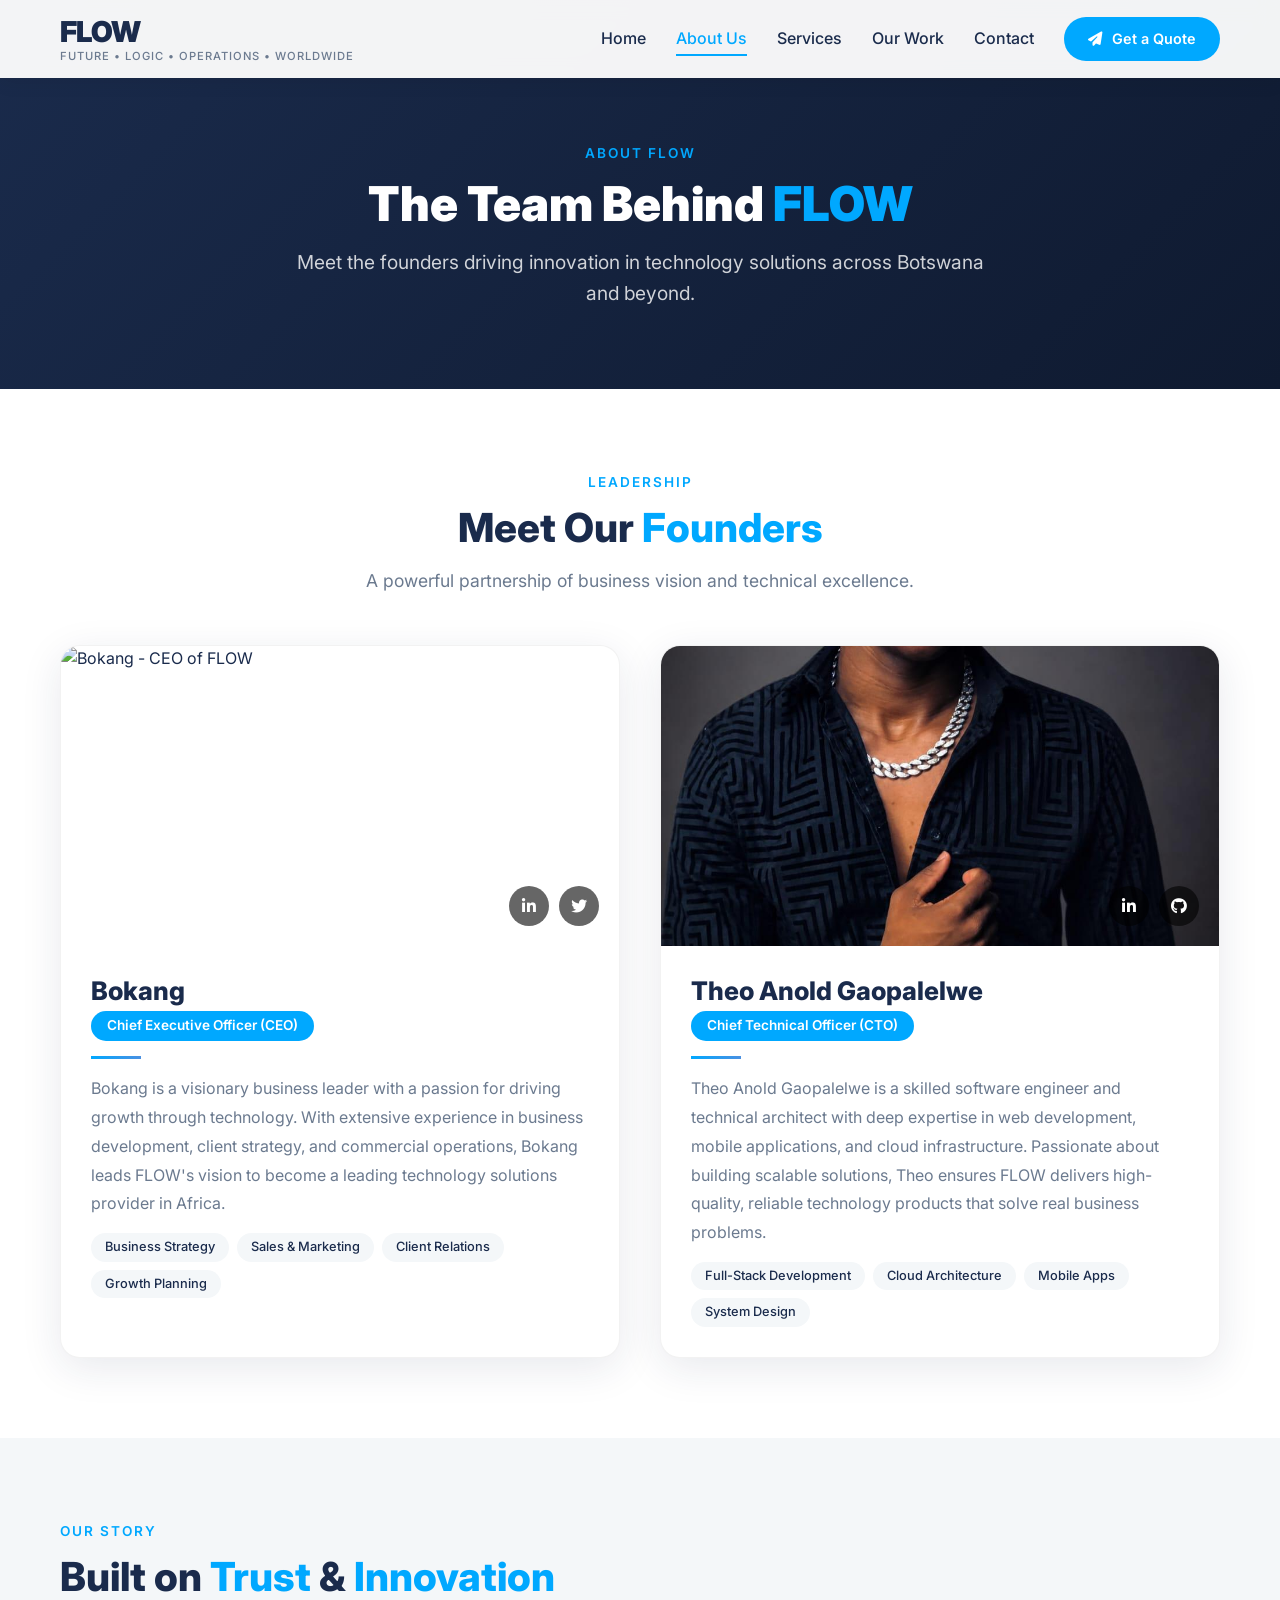
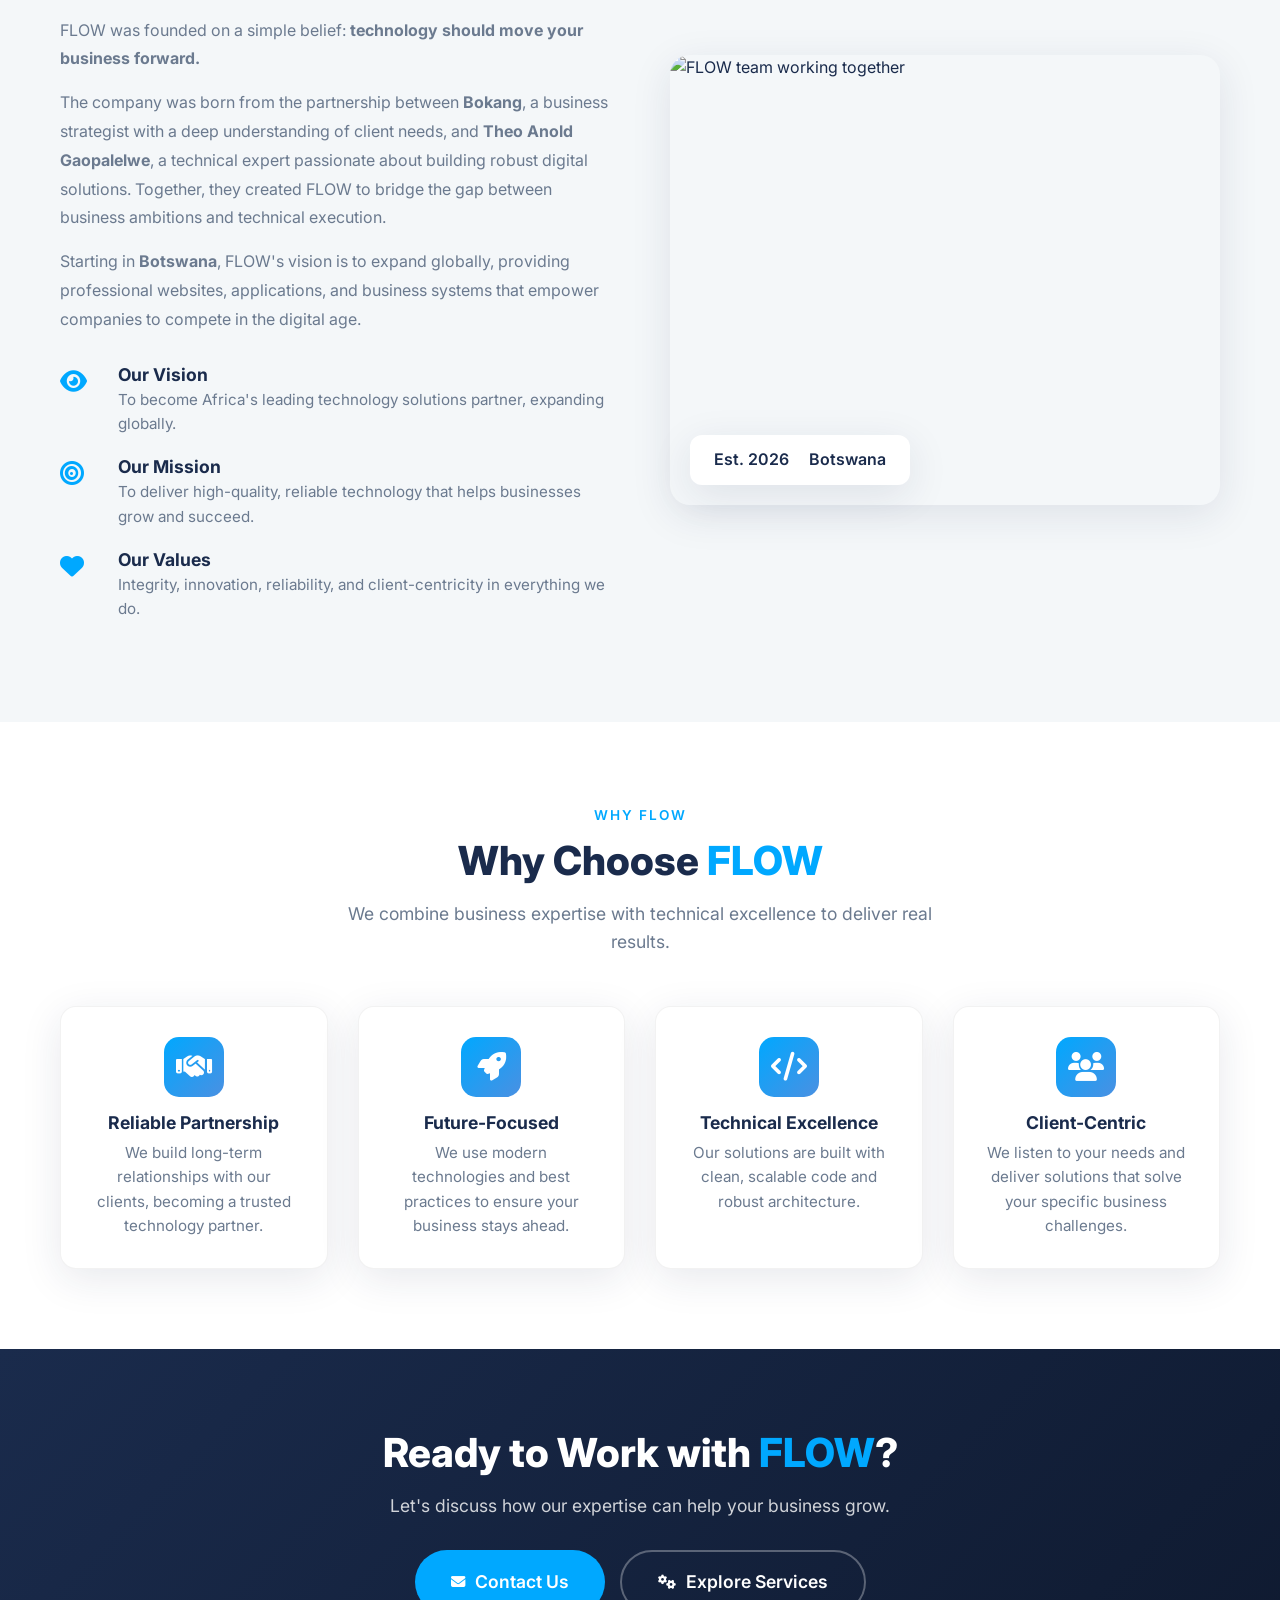
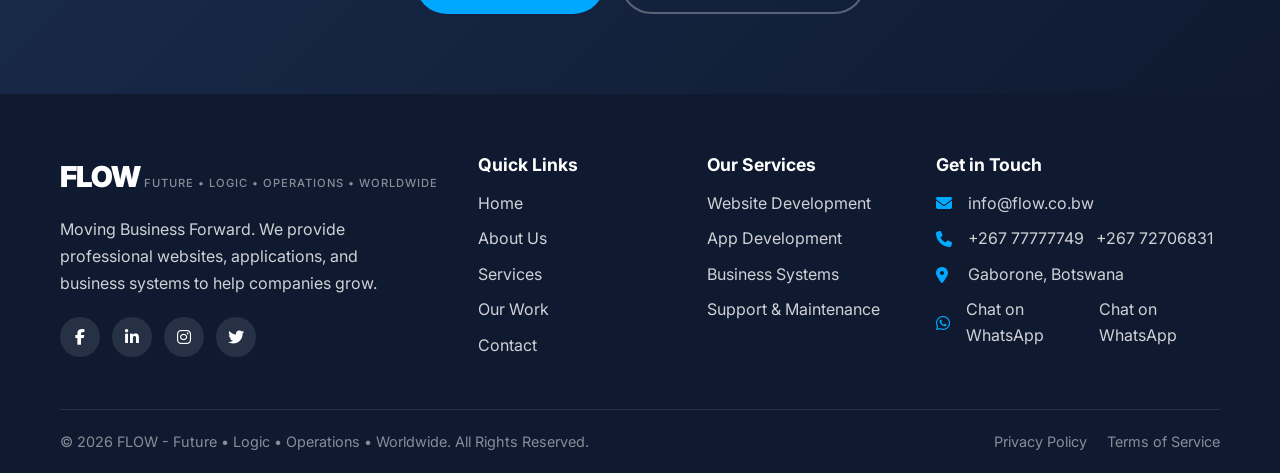
==== commit 343a0f17: "Update about.html" ====
--- a/about.html
+++ b/about.html
@@ -120,7 +120,7 @@
                     <!-- Founder 2: CTO Theo Anold Gaopalelwe -->
                     <div class="founder-card">
                         <div class="founder-image">
-                            <img src="https://images.unsplash.com/photo-1507003211169-0a1dd7228f2d?ixlib=rb-4.0.3&auto=format&fit=crop&w=600&h=600&q=80" 
+                            <img src="bokang" 
                                  alt="Theo Anold Gaopalelwe - CTO of FLOW" loading="lazy">
                             <div class="founder-social">
                                 <a href="#" target="_blank" aria-label="LinkedIn"><i class="fab fa-linkedin-in"></i></a>
@@ -199,7 +199,7 @@
                         <img src="https://images.unsplash.com/photo-1522071820081-009f0129c71c?ixlib=rb-4.0.3&auto=format&fit=crop&w=1170&q=80" 
                              alt="FLOW team working together" loading="lazy">
                         <div class="story-image-badge">
-                            <span>Est. 2024</span>
+                            <span>Est. 2026</span>
                             <span>Botswana</span>
                         </div>
                     </div>
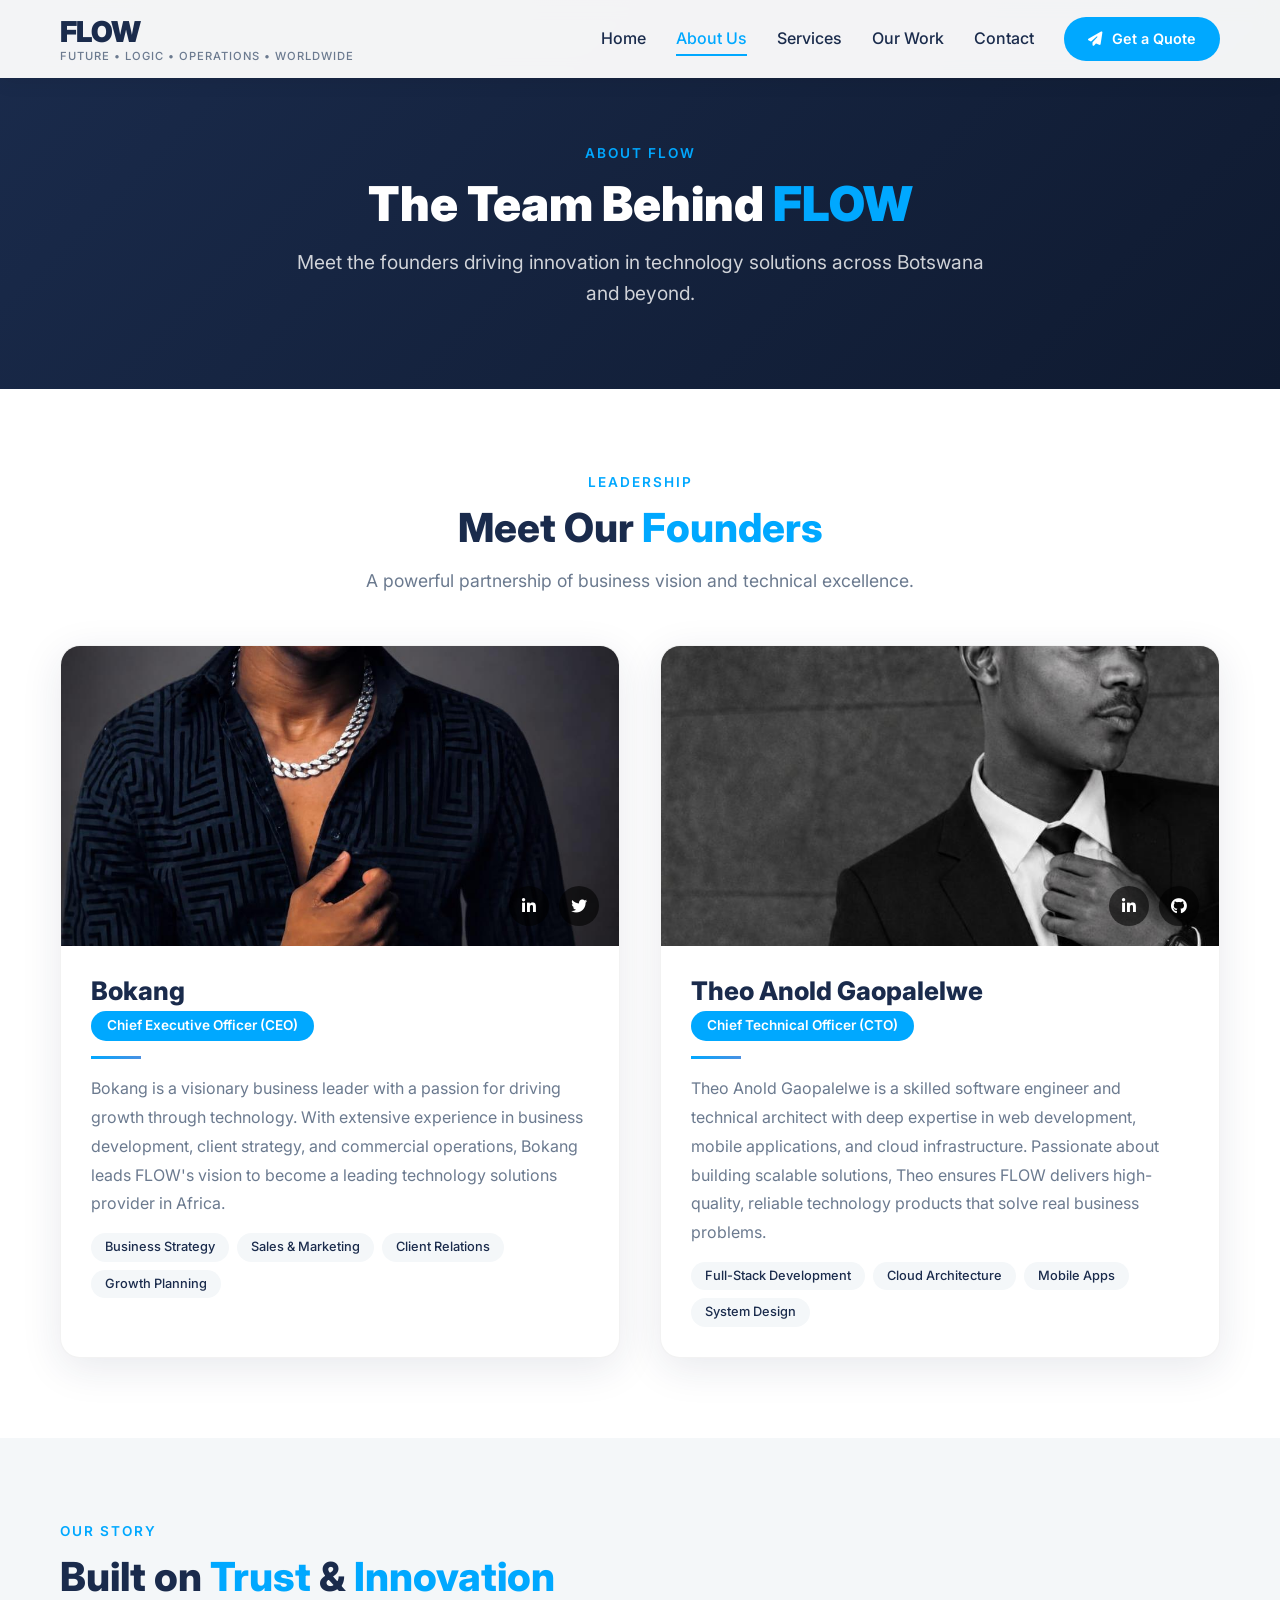
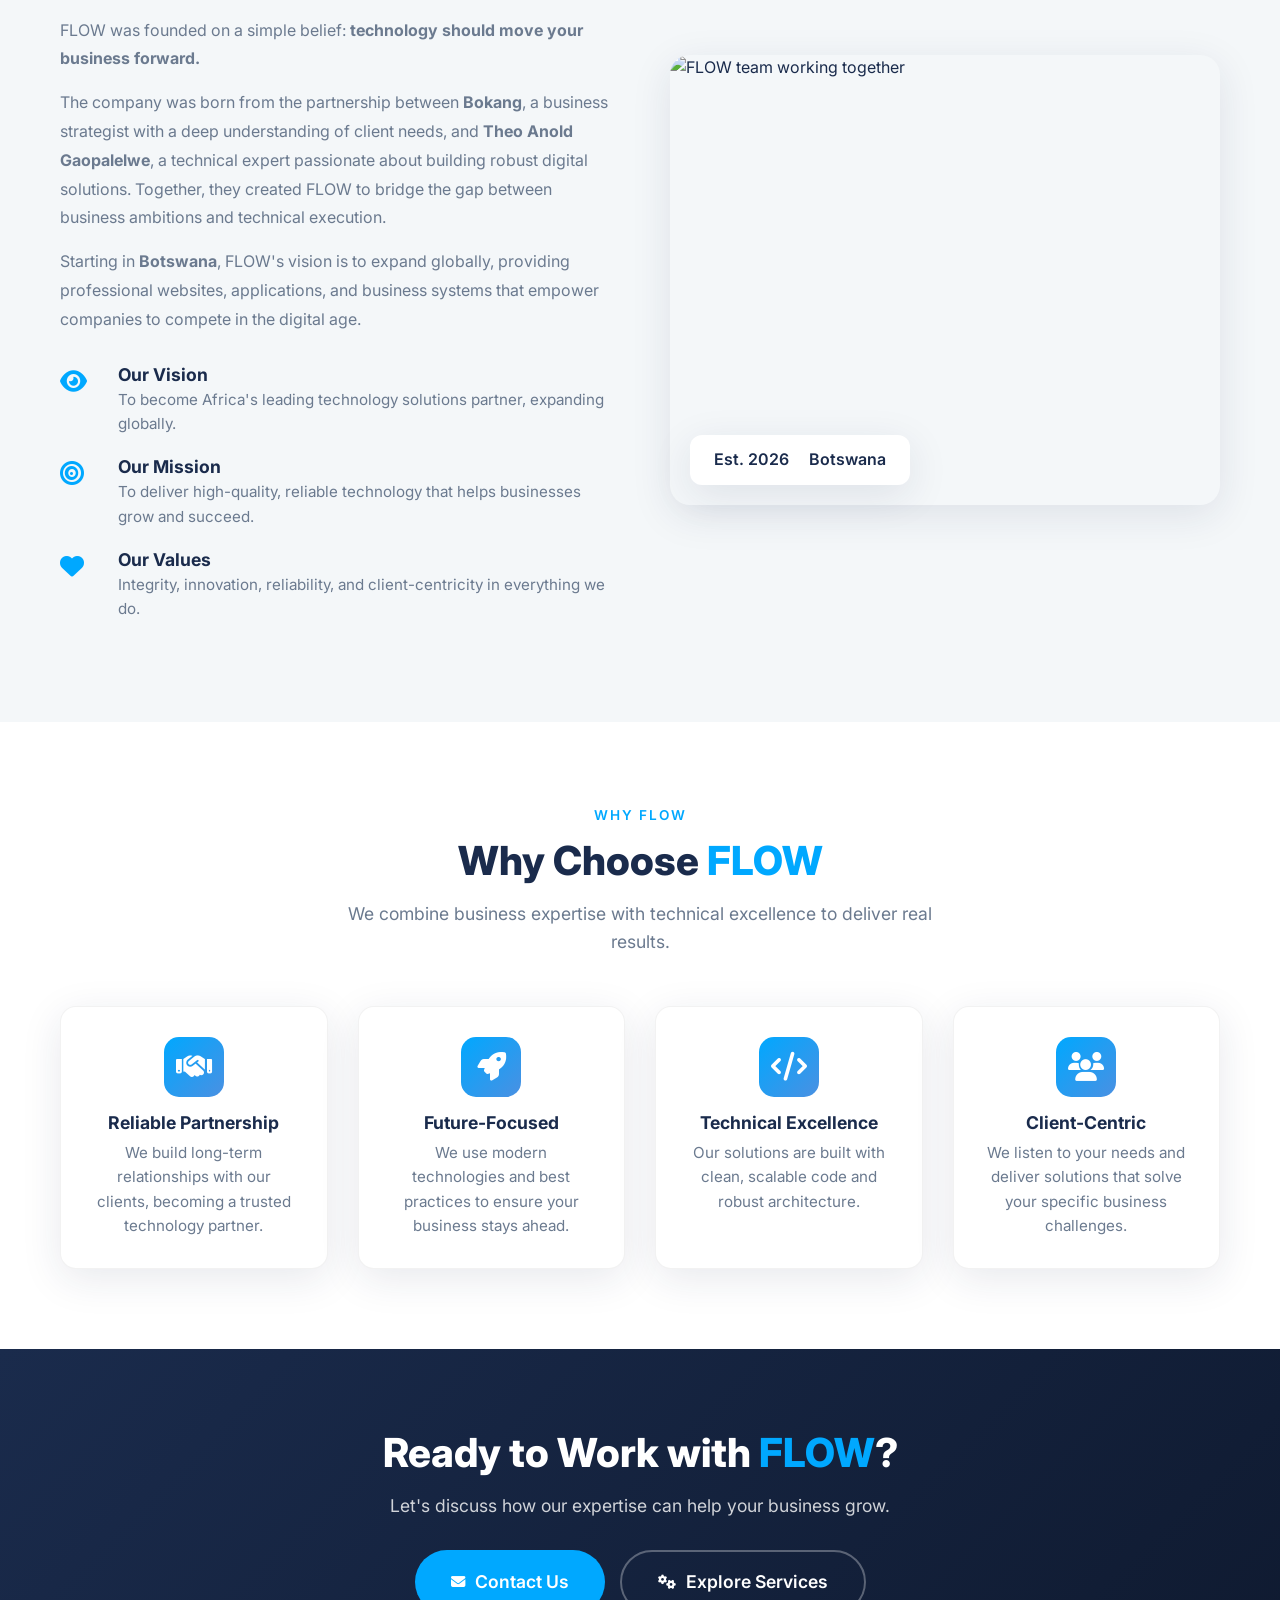
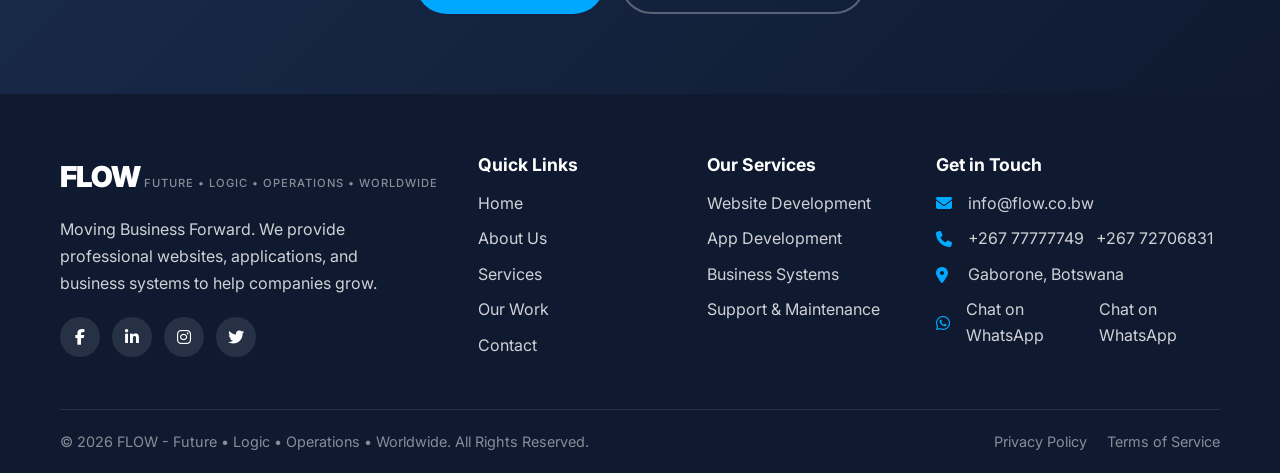
==== commit 6448d290: "Fix image sources for founders in about.html Updated image source URLs for founders in about.html." ====
--- a/about.html
+++ b/about.html
@@ -92,7 +92,7 @@
                     <!-- Founder 1: CEO Bokang -->
                     <div class="founder-card">
                         <div class="founder-image">
-                            <img src="https://images.unsplash.com/photo-1560250097-0b93528c311a?ixlib=rb-4.0.3&auto=format&fit=crop&w=600&h=600&q=80" 
+                            <img src="bokang" 
                                  alt="Bokang - CEO of FLOW" loading="lazy">
                             <div class="founder-social">
                                 <a href="#" target="_blank" aria-label="LinkedIn"><i class="fab fa-linkedin-in"></i></a>
@@ -120,7 +120,7 @@
                     <!-- Founder 2: CTO Theo Anold Gaopalelwe -->
                     <div class="founder-card">
                         <div class="founder-image">
-                            <img src="bokang" 
+                            <img src="theoanold" 
                                  alt="Theo Anold Gaopalelwe - CTO of FLOW" loading="lazy">
                             <div class="founder-social">
                                 <a href="#" target="_blank" aria-label="LinkedIn"><i class="fab fa-linkedin-in"></i></a>
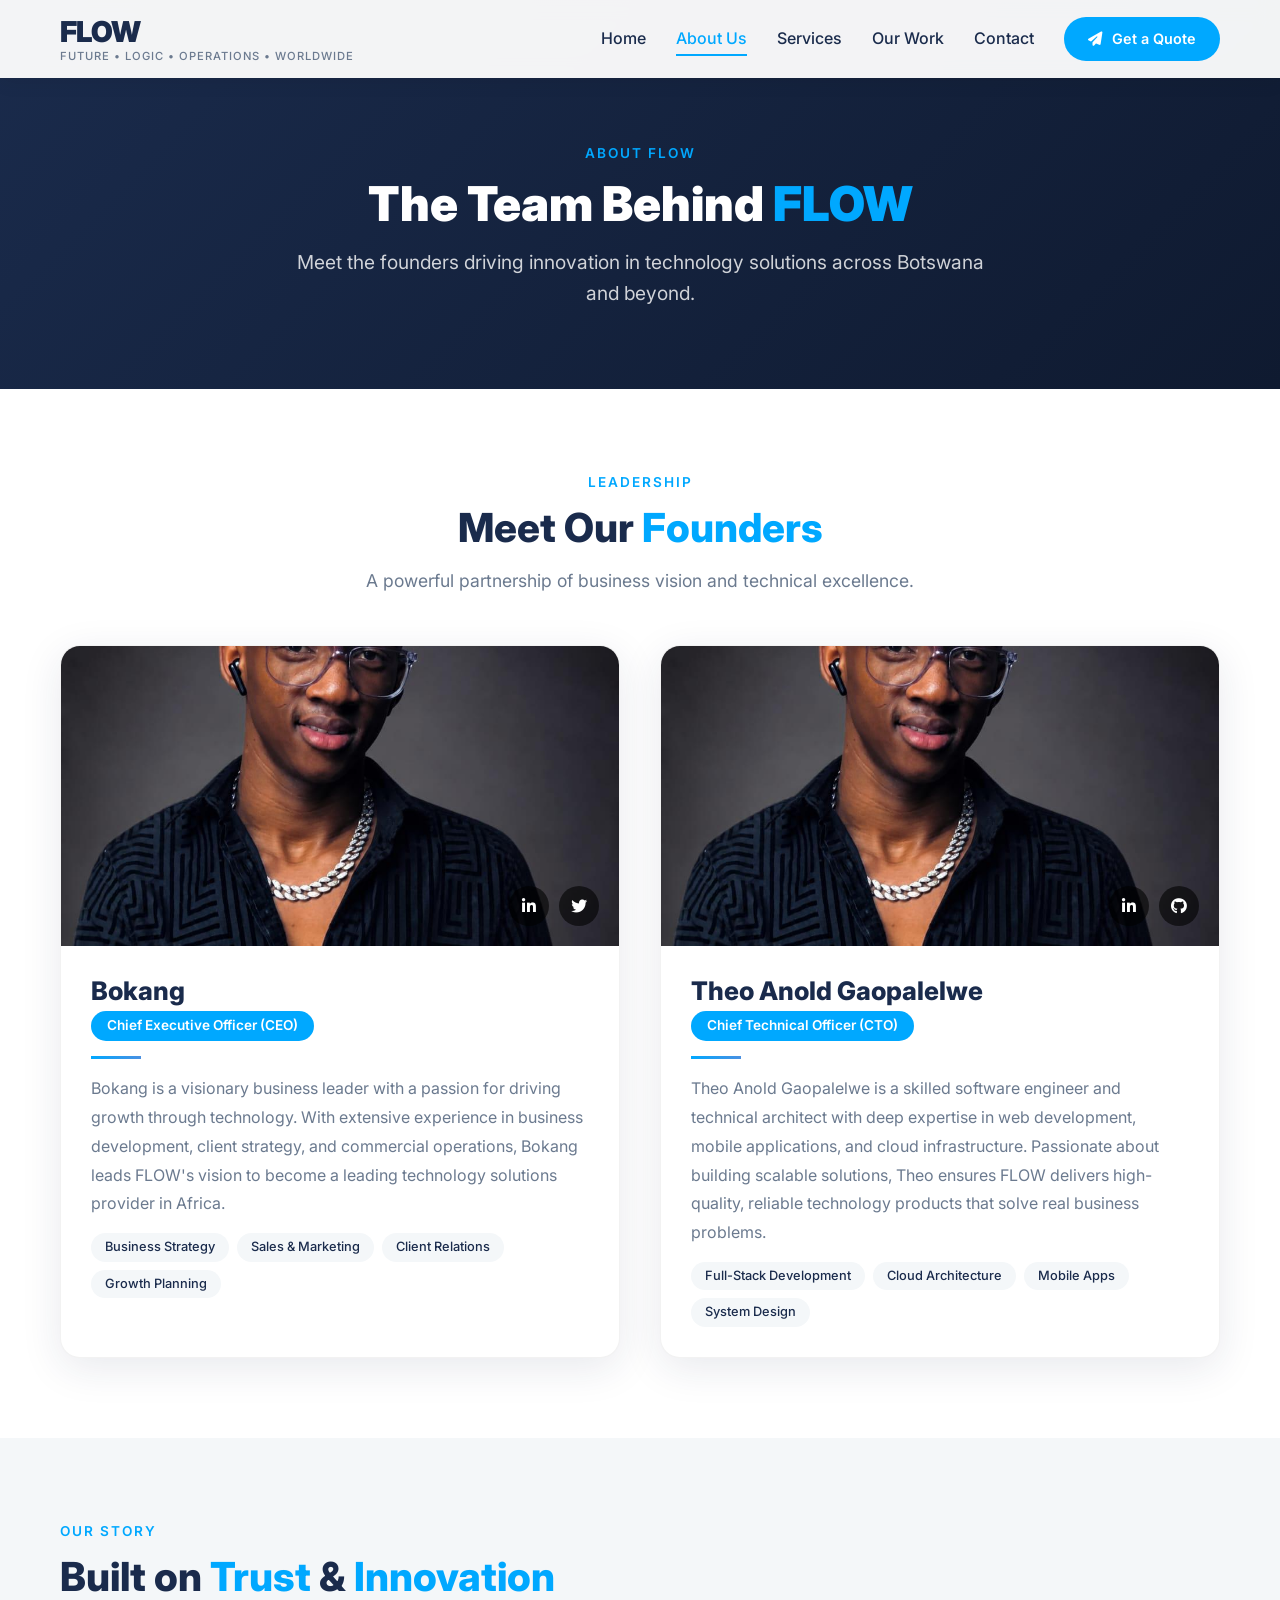
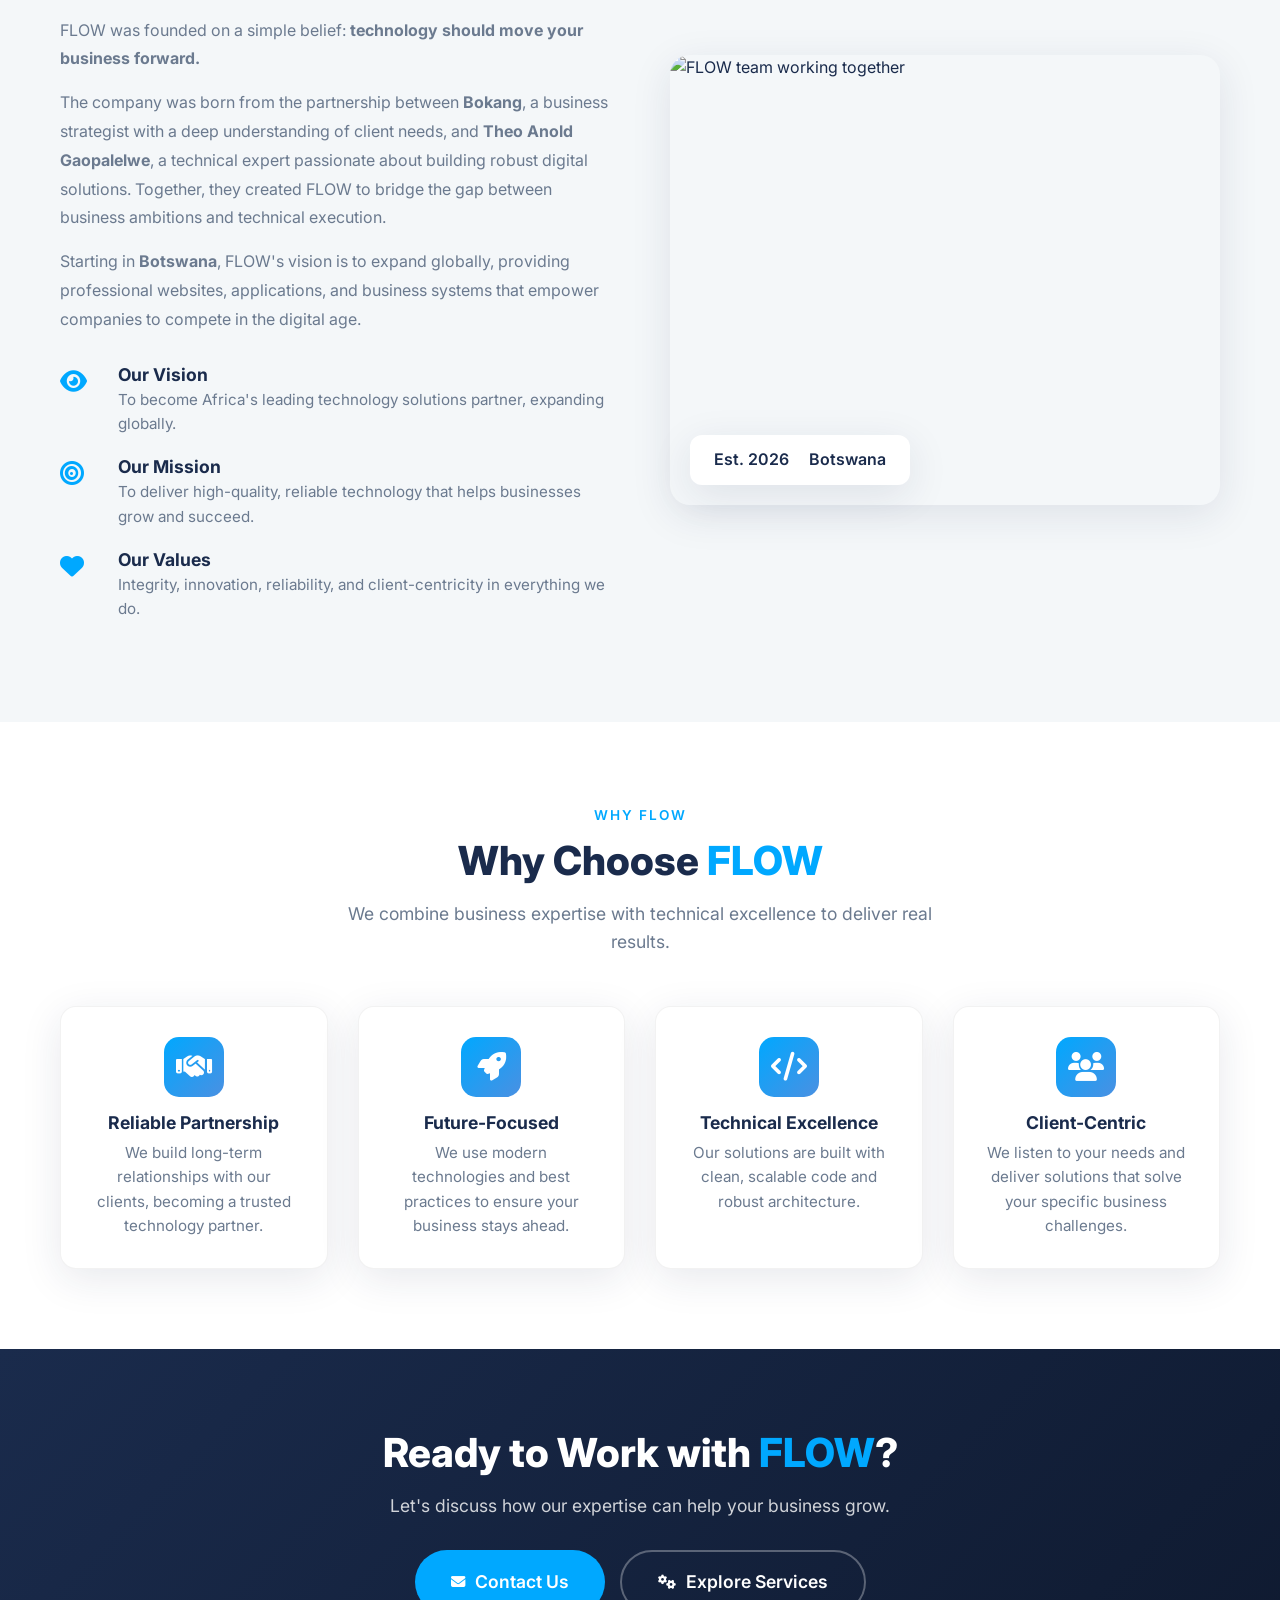
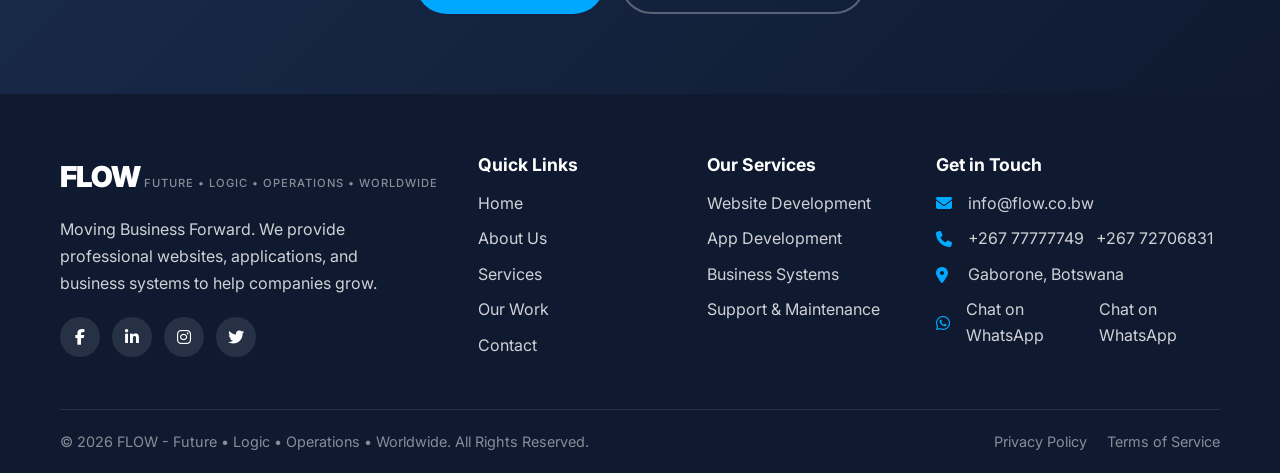
==== commit c6c8613d: "Update about.html" ====
--- a/about.html
+++ b/about.html
@@ -92,7 +92,7 @@
                     <!-- Founder 1: CEO Bokang -->
                     <div class="founder-card">
                         <div class="founder-image">
-                            <img src="bokang" 
+                            <img src="Media%20(2).jfif" 
                                  alt="Bokang - CEO of FLOW" loading="lazy">
                             <div class="founder-social">
                                 <a href="#" target="_blank" aria-label="LinkedIn"><i class="fab fa-linkedin-in"></i></a>
@@ -120,7 +120,7 @@
                     <!-- Founder 2: CTO Theo Anold Gaopalelwe -->
                     <div class="founder-card">
                         <div class="founder-image">
-                            <img src="theoanold" 
+                            <img src="Media%20(2).jfif" 
                                  alt="Theo Anold Gaopalelwe - CTO of FLOW" loading="lazy">
                             <div class="founder-social">
                                 <a href="#" target="_blank" aria-label="LinkedIn"><i class="fab fa-linkedin-in"></i></a>
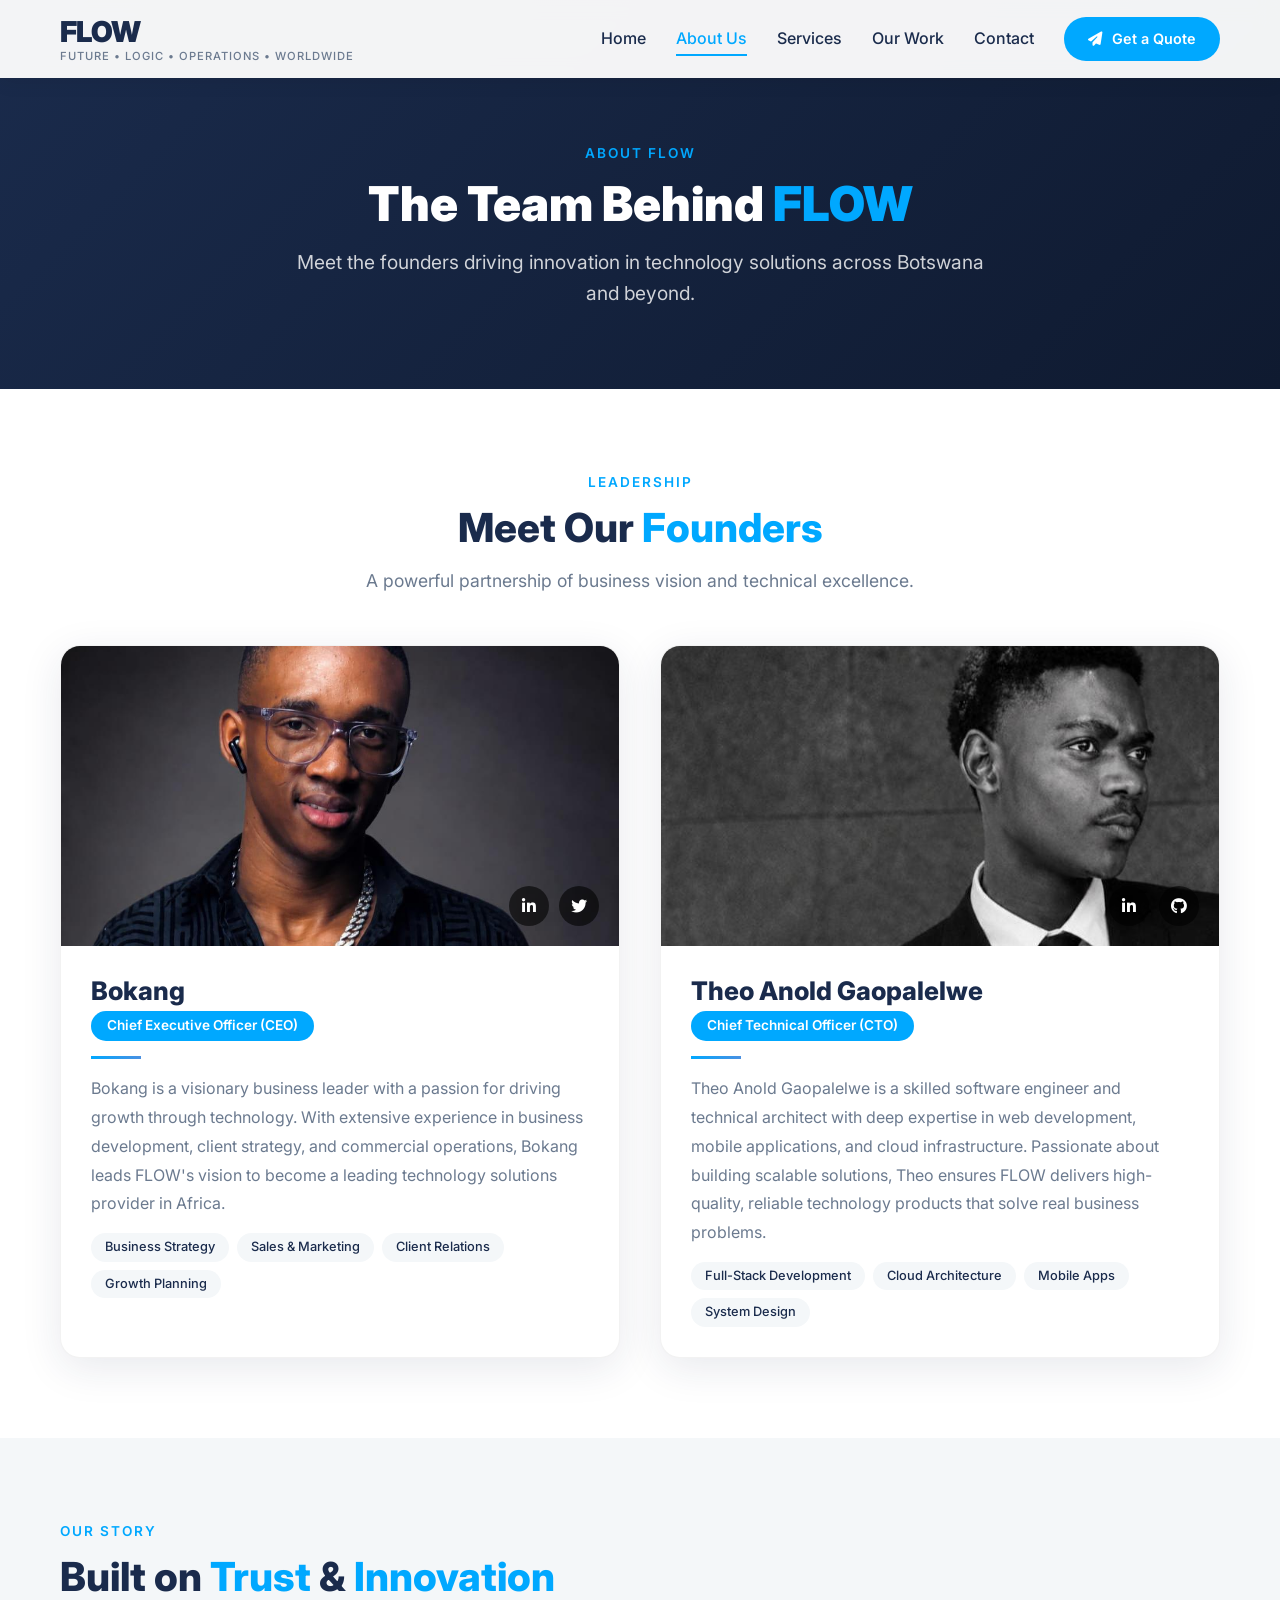
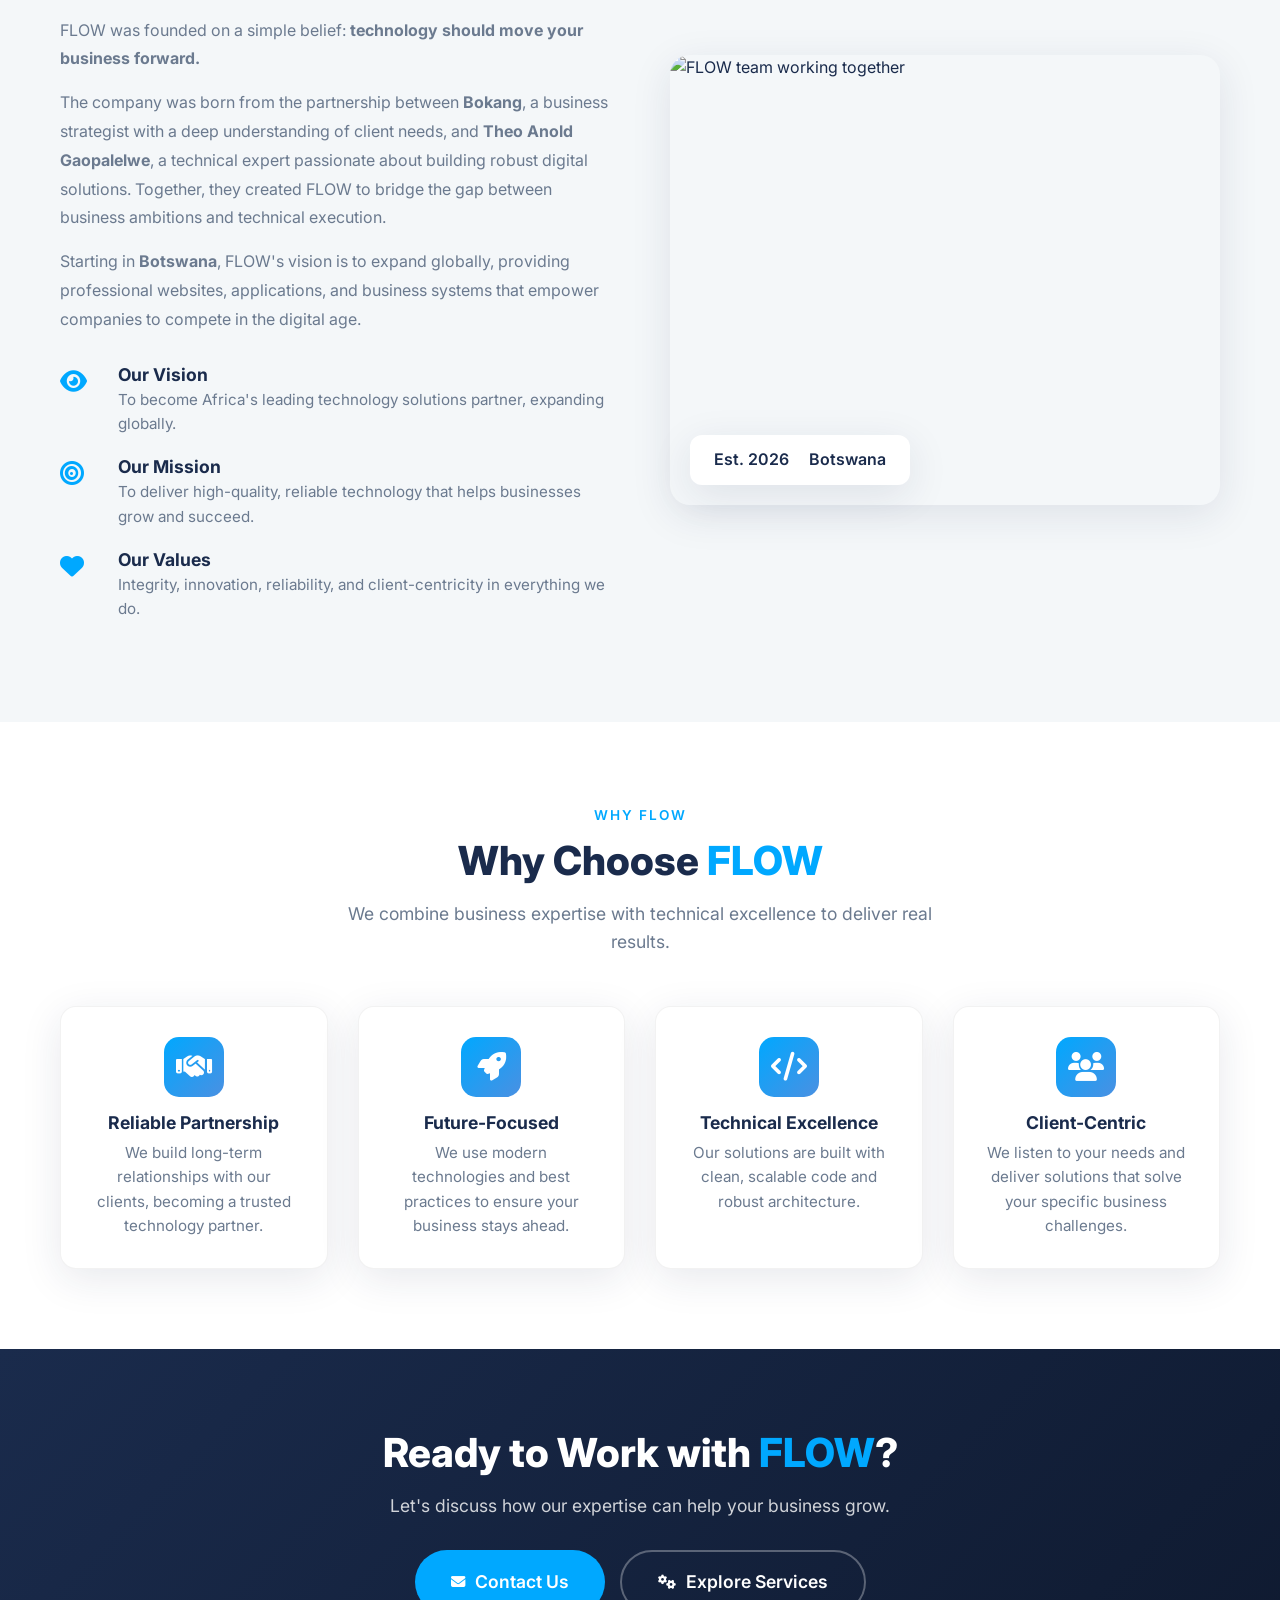
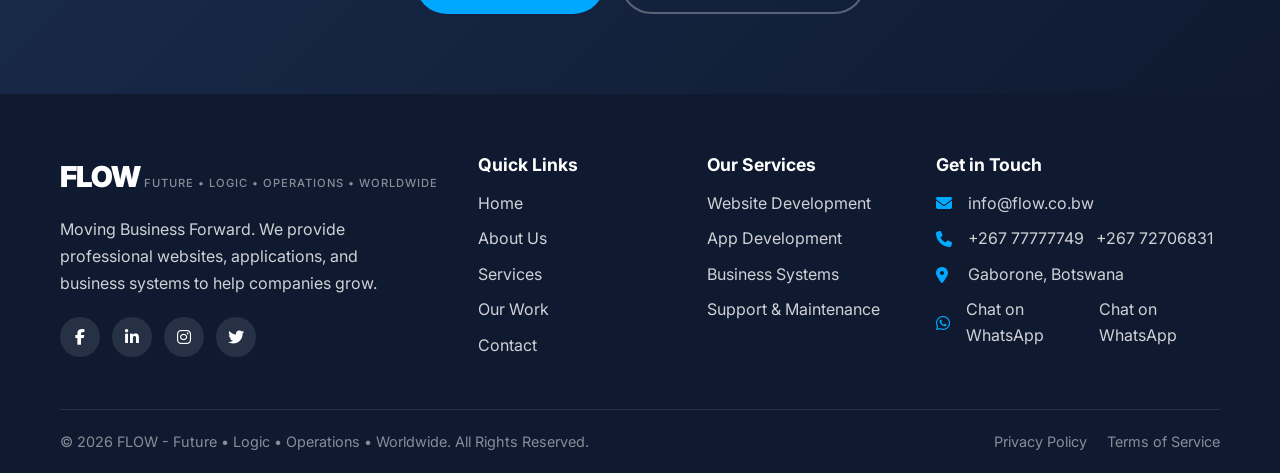
==== commit e7d20d0b: "Update founder images and footer links in about.html" ====
--- a/about.html
+++ b/about.html
@@ -92,7 +92,7 @@
                     <!-- Founder 1: CEO Bokang -->
                     <div class="founder-card">
                         <div class="founder-image">
-                            <img src="Media%20(2).jfif" 
+                            <img src="Media%20(4).jfif" 
                                  alt="Bokang - CEO of FLOW" loading="lazy">
                             <div class="founder-social">
                                 <a href="#" target="_blank" aria-label="LinkedIn"><i class="fab fa-linkedin-in"></i></a>
@@ -120,7 +120,7 @@
                     <!-- Founder 2: CTO Theo Anold Gaopalelwe -->
                     <div class="founder-card">
                         <div class="founder-image">
-                            <img src="Media%20(2).jfif" 
+                            <img src="Media%20(5).jfif" 
                                  alt="Theo Anold Gaopalelwe - CTO of FLOW" loading="lazy">
                             <div class="founder-social">
                                 <a href="#" target="_blank" aria-label="LinkedIn"><i class="fab fa-linkedin-in"></i></a>
@@ -352,8 +352,8 @@
             <div class="footer-bottom">
                 <p>&copy; 2026 FLOW - Future • Logic • Operations • Worldwide. All Rights Reserved.</p>
                 <div class="footer-bottom-links">
-                    <a href="#">Privacy Policy</a>
-                    <a href="#">Terms of Service</a>
+                    <a href="privacy.html">Privacy Policy</a>
+                    <a href="terms.html">Terms of Service</a>
                 </div>
             </div>
         </div>
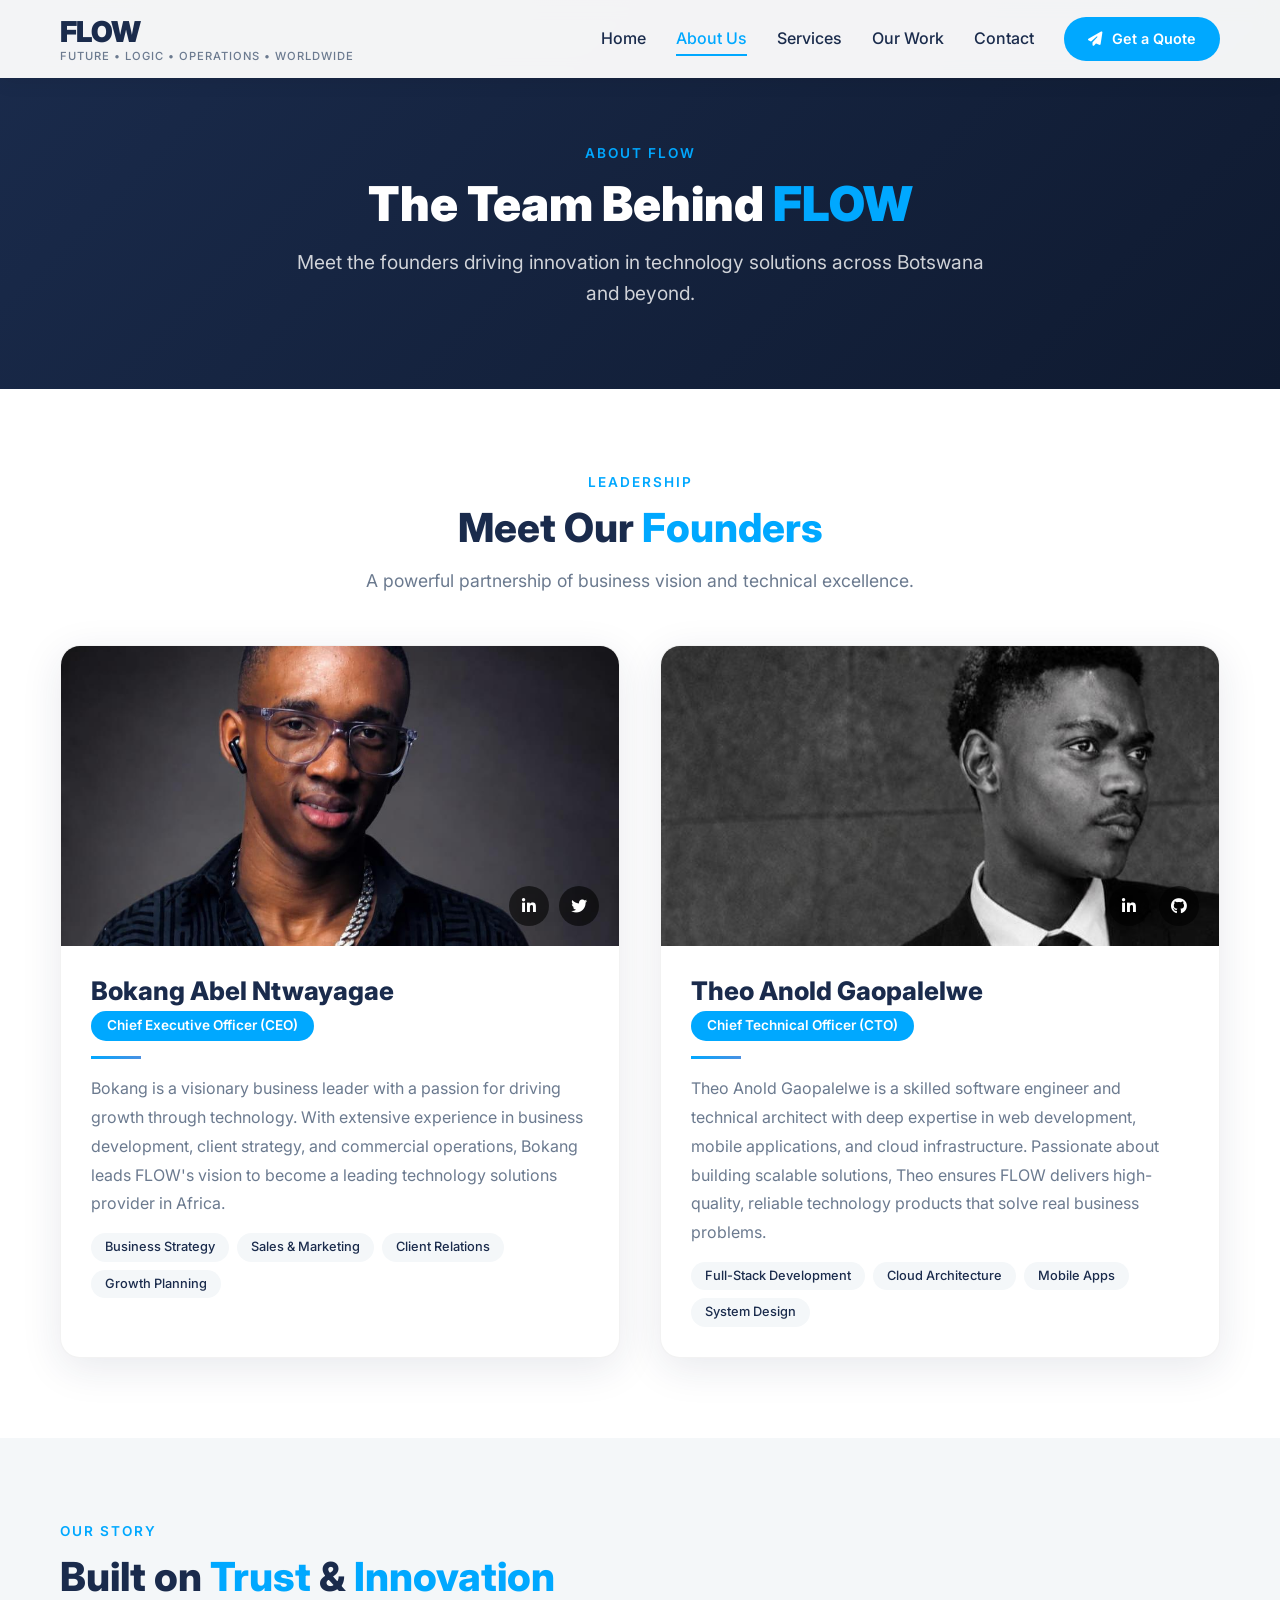
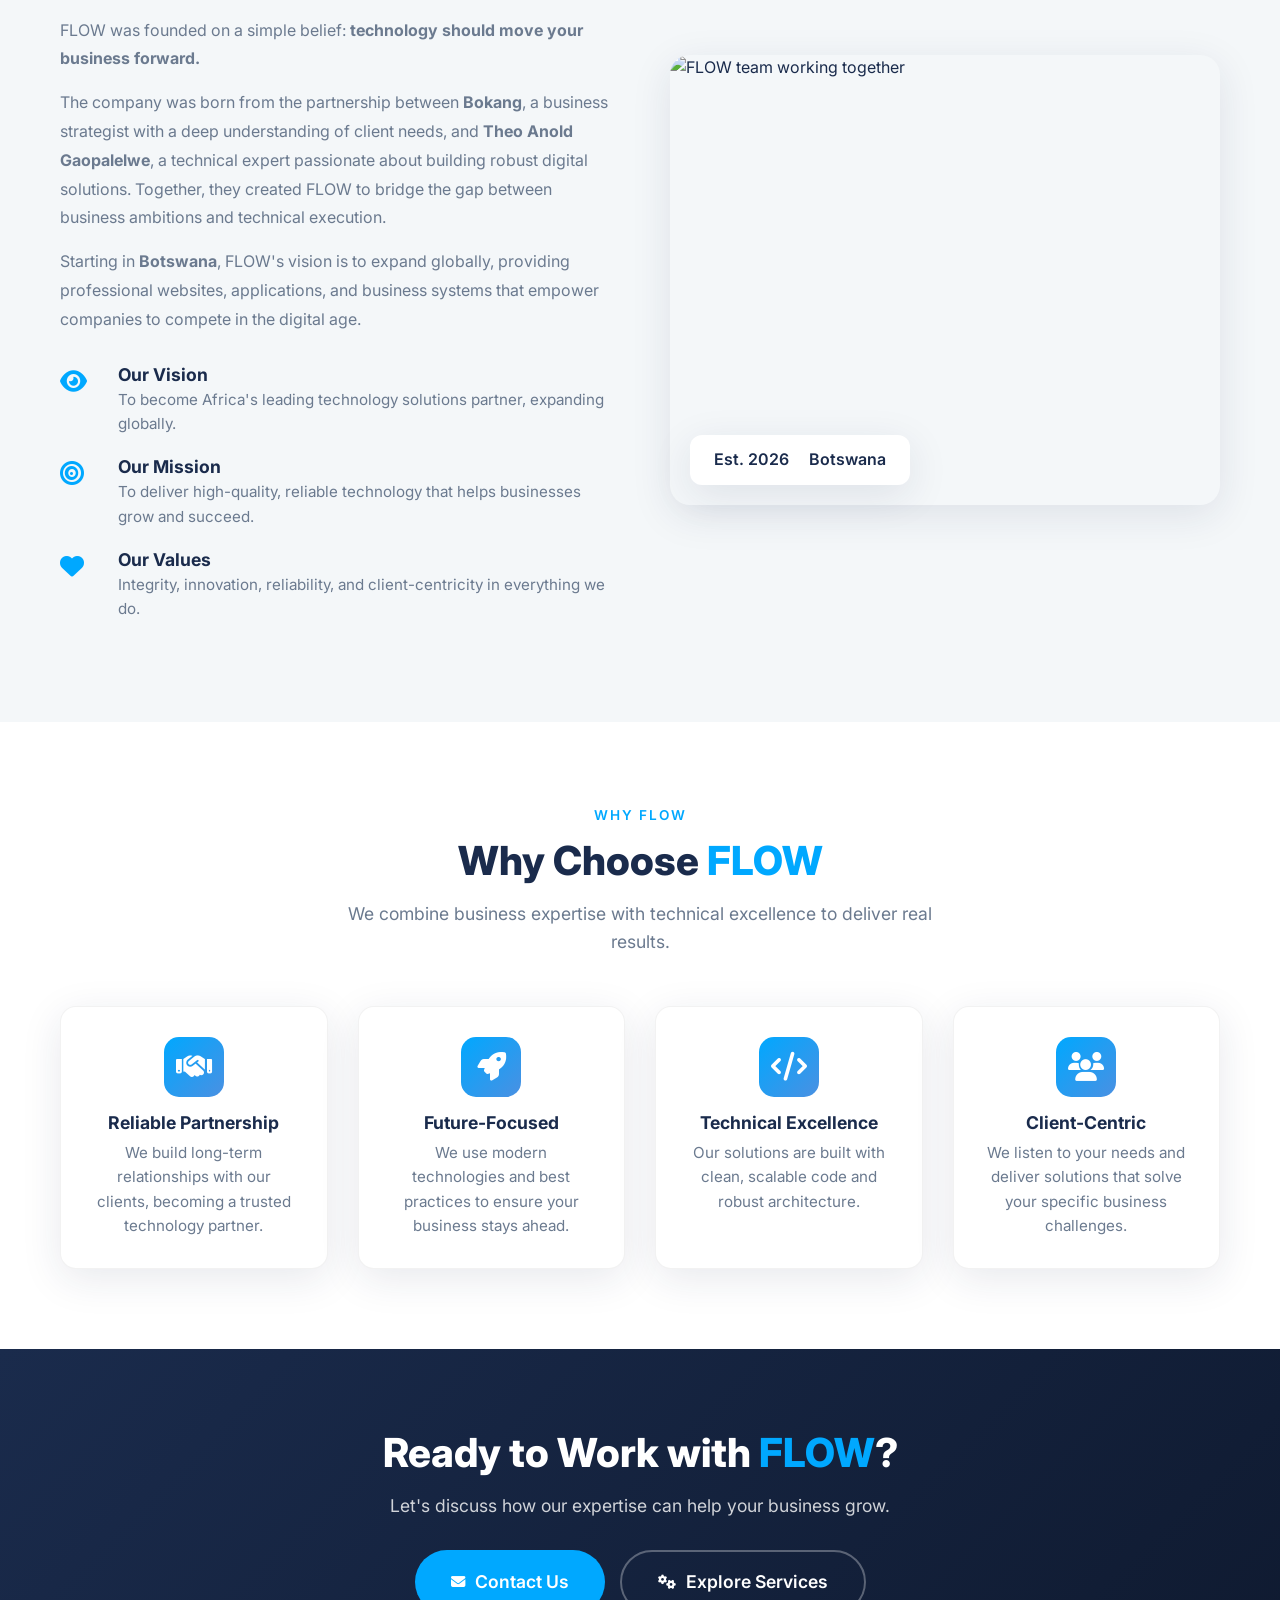
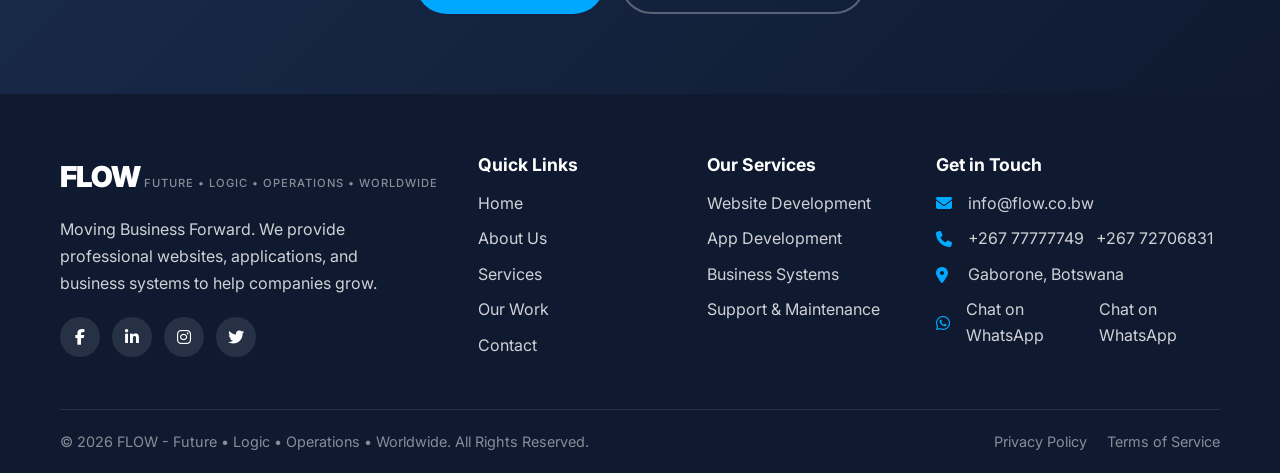
==== commit a0f024b2: "Update founder's name to full name" ====
--- a/about.html
+++ b/about.html
@@ -100,7 +100,7 @@
                             </div>
                         </div>
                         <div class="founder-info">
-                            <h3 class="founder-name">Bokang</h3>
+                            <h3 class="founder-name">Bokang Abel Ntwayagae</h3>
                             <span class="founder-role">Chief Executive Officer (CEO)</span>
                             <div class="founder-divider"></div>
                             <p class="founder-bio">
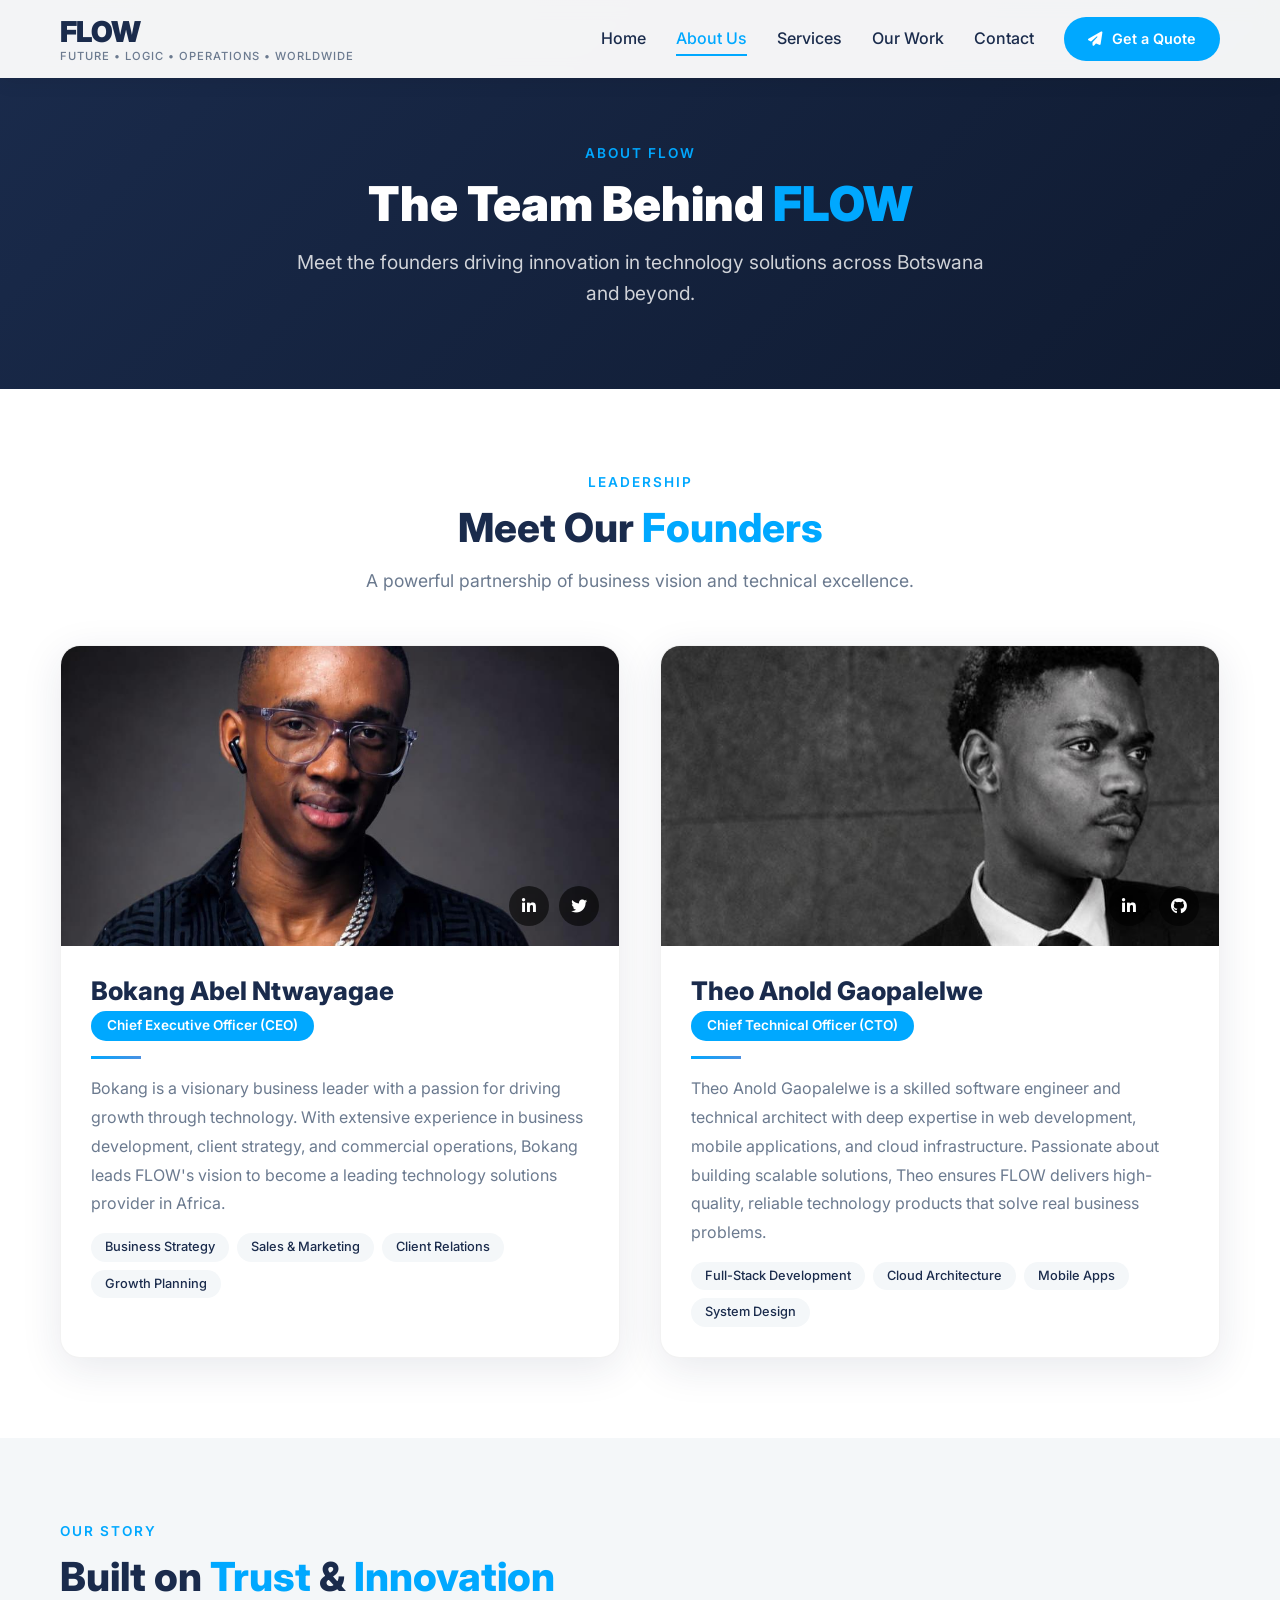
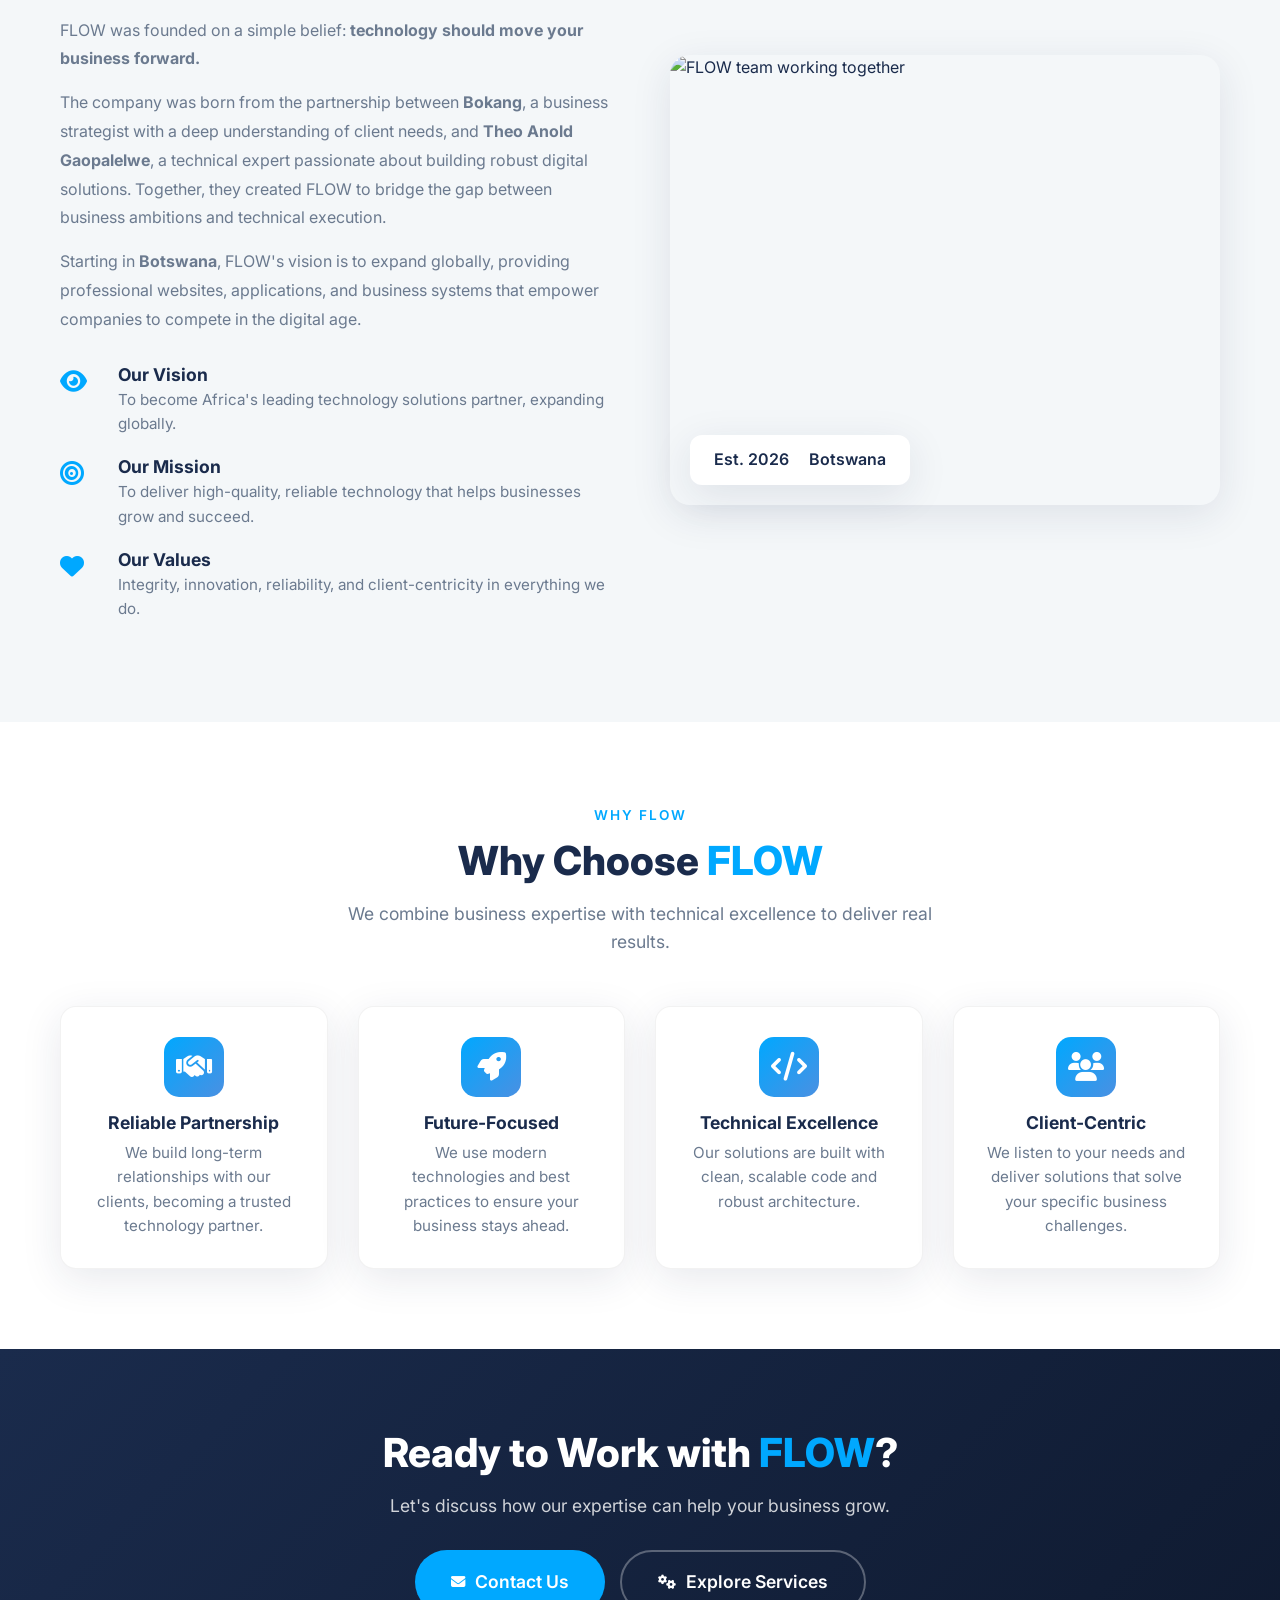
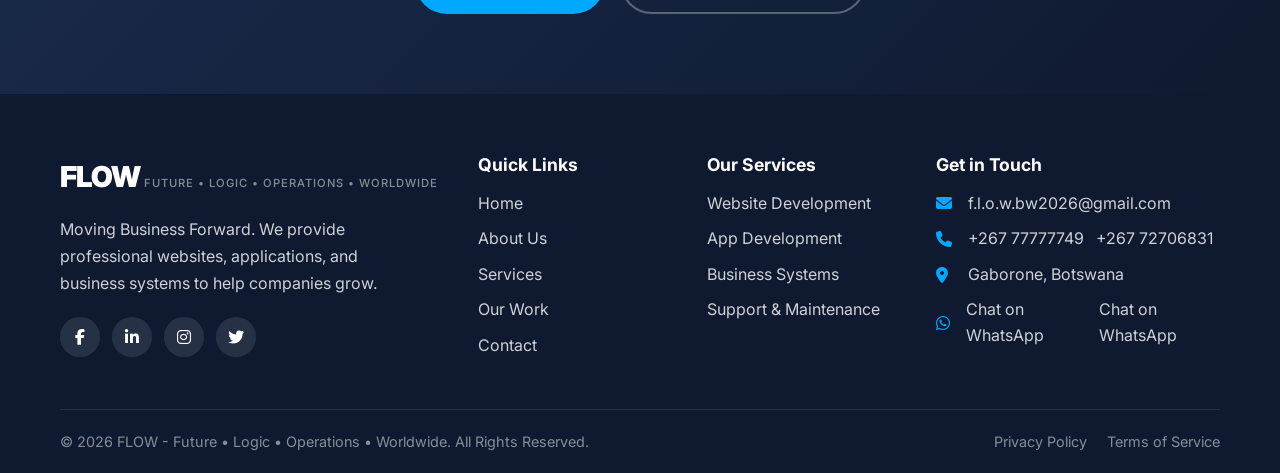
==== commit 788479ca: "Update about.html" ====
--- a/about.html
+++ b/about.html
@@ -329,7 +329,7 @@
                     <ul>
                         <li>
                             <i class="fas fa-envelope"></i>
-                            <a href="mailto:info@flow.co.bw">info@flow.co.bw</a>
+                            <a href="mailto:f.l.o.w.bw2026@gmail.com">f.l.o.w.bw2026@gmail.com</a>
                         </li>
                         <li>
                             <i class="fas fa-phone"></i>
--- a/css/style.css
+++ b/css/style.css
@@ -1753,3 +1753,190 @@
         font-size: 1.3rem;
     }
 }
+/* =============================================
+   PORTFOLIO - GITHUB PROJECT THUMBNAILS
+   ============================================= */
+
+.project-thumbnail {
+    width: 100%;
+    height: 250px;
+    display: flex;
+    align-items: center;
+    justify-content: center;
+    position: relative;
+    overflow: hidden;
+}
+
+.thumbnail-content {
+    display: flex;
+    flex-direction: column;
+    align-items: center;
+    justify-content: center;
+    z-index: 2;
+}
+
+.thumbnail-content i {
+    font-size: 3.5rem;
+    color: white;
+    opacity: 0.9;
+}
+
+.thumbnail-content span {
+    color: white;
+    font-weight: 700;
+    font-size: 1rem;
+    margin-top: 8px;
+    text-shadow: 0 2px 4px rgba(0, 0, 0, 0.3);
+}
+
+.hero-github-link {
+    margin-top: 20px;
+}
+
+.hero-github-link .btn {
+    background-color: #24292E;
+    color: white;
+    border: none;
+}
+
+.hero-github-link .btn:hover {
+    background-color: #0366D6;
+    transform: translateY(-2px);
+    box-shadow: 0 10px 30px rgba(0, 0, 0, 0.3);
+}
+
+.portfolio-item .portfolio-overlay .project-header {
+    display: flex;
+    align-items: center;
+    gap: 10px;
+    margin-bottom: 8px;
+}
+
+.portfolio-item .portfolio-overlay .project-header i {
+    color: var(--secondary);
+    font-size: 1.2rem;
+}
+
+.portfolio-item .portfolio-overlay .project-header h4 {
+    color: white;
+    font-size: 1rem;
+    margin: 0;
+}
+
+.portfolio-item .portfolio-overlay .portfolio-tags {
+    display: flex;
+    flex-wrap: wrap;
+    gap: 6px;
+    margin: 8px 0 10px;
+}
+
+.portfolio-item .portfolio-overlay .portfolio-tag {
+    background: rgba(255, 255, 255, 0.15);
+    backdrop-filter: blur(4px);
+    padding: 3px 12px;
+    border-radius: 50px;
+    font-size: 0.7rem;
+    font-weight: 600;
+    color: white;
+    border: 1px solid rgba(255, 255, 255, 0.1);
+}
+
+.portfolio-links {
+    display: flex;
+    gap: 12px;
+    flex-wrap: wrap;
+}
+
+.portfolio-links .portfolio-link {
+    display: inline-flex;
+    align-items: center;
+    gap: 6px;
+    font-size: 0.8rem;
+    font-weight: 600;
+    color: white;
+    transition: var(--transition);
+    padding: 4px 0;
+}
+
+.portfolio-links .portfolio-link:hover {
+    color: var(--secondary);
+    transform: translateX(3px);
+}
+
+.github-stats {
+    padding: 60px 0 80px;
+    background-color: var(--light-gray);
+}
+
+.stats-grid {
+    display: grid;
+    grid-template-columns: repeat(4, 1fr);
+    gap: 30px;
+    max-width: 900px;
+    margin: 0 auto;
+}
+
+.stat-card {
+    background-color: var(--white);
+    padding: 30px 20px;
+    border-radius: 16px;
+    text-align: center;
+    box-shadow: var(--shadow);
+    transition: var(--transition);
+}
+
+.stat-card:hover {
+    transform: translateY(-5px);
+    box-shadow: var(--shadow-hover);
+}
+
+.stat-card i {
+    font-size: 2.5rem;
+    color: var(--secondary);
+    margin-bottom: 10px;
+}
+
+.stat-card h3 {
+    font-size: 2.2rem;
+    font-weight: 800;
+    color: var(--primary);
+    margin-bottom: 5px;
+}
+
+.stat-card p {
+    color: var(--gray);
+    font-size: 0.9rem;
+}
+
+@media screen and (max-width: 992px) {
+    .stats-grid {
+        grid-template-columns: repeat(2, 1fr);
+        max-width: 500px;
+    }
+}
+
+@media screen and (max-width: 768px) {
+    .project-thumbnail {
+        height: 180px;
+    }
+    .thumbnail-content i {
+        font-size: 2.5rem;
+    }
+    .portfolio-links {
+        flex-direction: column;
+        align-items: flex-start;
+    }
+}
+
+@media screen and (max-width: 480px) {
+    .stats-grid {
+        grid-template-columns: 1fr;
+        max-width: 300px;
+    }
+    .project-thumbnail {
+        height: 150px;
+    }
+    .thumbnail-content i {
+        font-size: 2rem;
+    }
+}
